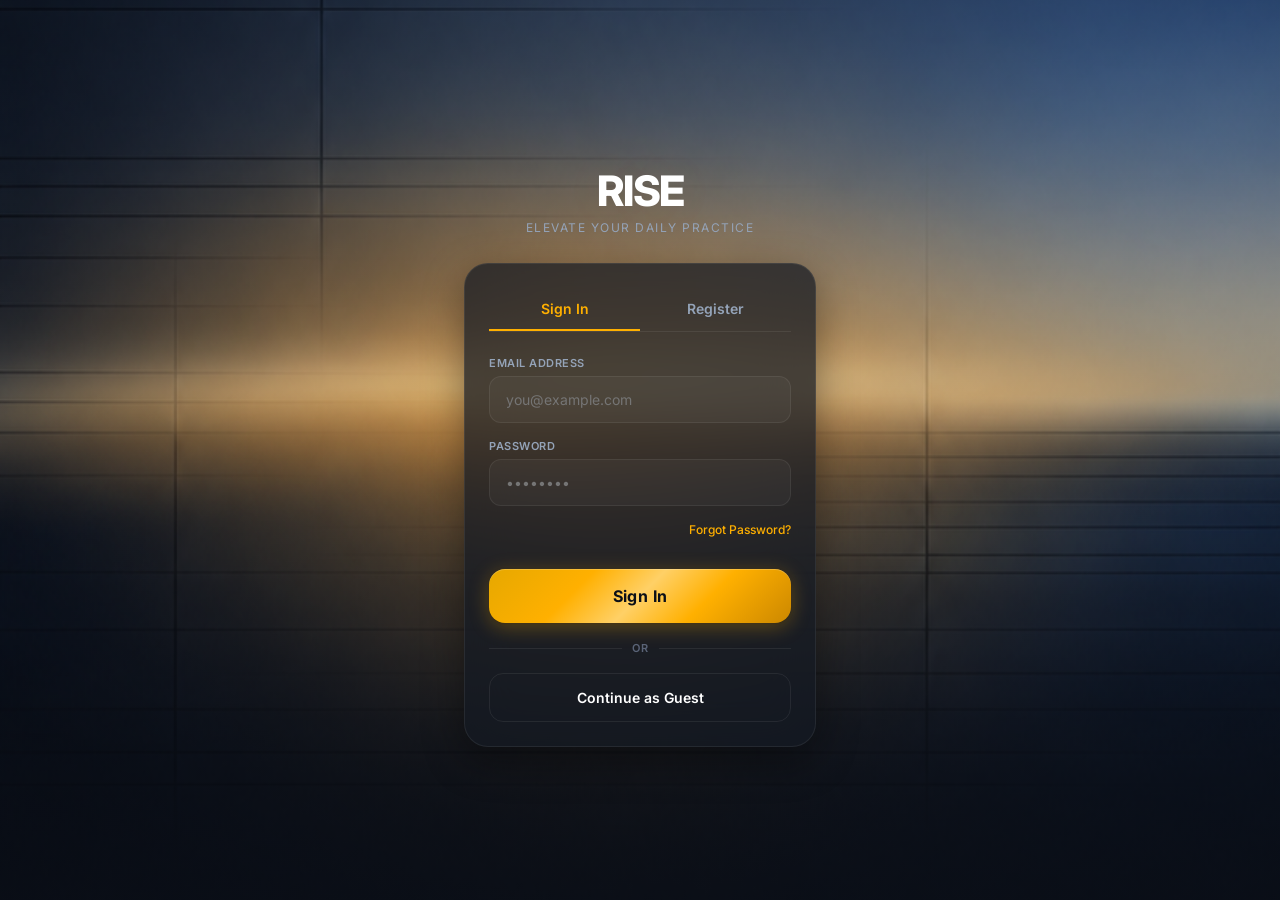
==== index.html @ 7bf6a614 "Initial release 🚀" ====
<!DOCTYPE html>
<html lang="en">
<head>
  <meta charset="UTF-8">
  <meta name="viewport" content="width=device-width, initial-scale=1.0, maximum-scale=1.0, user-scalable=no">
  <title>RISE — Surya Namaskar</title>
  <meta name="description" content="RISE: An immersive wellness experience that gamifies Surya Namaskar.">
  <meta name="theme-color" content="#0B0F17">
  <link rel="preconnect" href="https://fonts.googleapis.com">
  <link rel="preconnect" href="https://fonts.gstatic.com" crossorigin>
  <link href="https://fonts.googleapis.com/css2?family=Inter:wght@300;400;500;600;700;800&display=swap" rel="stylesheet">
  <link rel="stylesheet" href="styles.css">
</head>
<body>
  <!-- ===== BACKGROUNDS ===== -->
  <div class="bg-layer" id="homeBg"></div>
  <div class="bg-layer" id="workoutBg"></div>
  <div class="bg-overlay"></div>

  <!-- ===== AUTHENTICATION SCREEN ===== -->
  <div class="screen screen--auth active" id="authScreen">
    <div class="screen-inner screen-inner--center">
      <div class="auth-header">
        <h2 class="auth-brand">RISE</h2>
        <p class="auth-subtitle">Elevate Your Daily Practice</p>
      </div>

      <div class="auth-card">
        <div class="auth-tabs">
          <button class="auth-tab active" id="tabLogin">Sign In</button>
          <button class="auth-tab" id="tabSignup">Register</button>
        </div>

        <!-- Login Form -->
        <div class="auth-form" id="loginForm">
          <div class="input-group">
            <label for="loginEmail">Email Address</label>
            <input type="email" id="loginEmail" placeholder="you@example.com">
          </div>
          <div class="input-group">
            <label for="loginPassword">Password</label>
            <input type="password" id="loginPassword" placeholder="••••••••">
          </div>
          <div class="auth-links">
            <a href="#" id="showForgotLink">Forgot Password?</a>
          </div>
          <button class="btn-start" id="loginFormSubmit" style="margin-top: 16px;">Sign In</button>
        </div>

        <!-- Signup Form -->
        <div class="auth-form hidden" id="signupForm">
          <div class="input-group">
            <label for="signupName">Full Name</label>
            <input type="text" id="signupName" placeholder="Your Name">
          </div>
          <div class="input-group">
            <label for="signupEmail">Email Address</label>
            <input type="email" id="signupEmail" placeholder="you@example.com">
          </div>
          <div class="input-group">
            <label for="signupPassword">Password (6+ chars)</label>
            <input type="password" id="signupPassword" placeholder="••••••••">
          </div>
          <button class="btn-start" id="signupFormSubmit" style="margin-top: 20px;">Sign Up</button>
        </div>

        <!-- Forgot Form -->
        <div class="auth-form hidden" id="forgotForm">
          <p class="auth-help-text">Enter your email and we'll send you a link to reset your password.</p>
          <div class="input-group">
            <label for="forgotEmail">Email Address</label>
            <input type="email" id="forgotEmail" placeholder="you@example.com">
          </div>
          <button class="btn-start" id="forgotFormSubmit" style="margin-top: 16px;">Send Reset Link</button>
          <div class="auth-links" style="justify-content: center; margin-top: 16px;">
            <a href="#" id="backToLoginLink">Back to Sign In</a>
          </div>
        </div>

        <div class="auth-divider">
          <span>or</span>
        </div>

        <button class="btn-guest" id="guestLoginBtn">Continue as Guest</button>
      </div>
    </div>
  </div>

  <!-- ===== HOME SCREEN ===== -->
  <div class="screen screen--home" id="homeScreen">
    <div class="screen-inner">
      <section class="hero">
        <p class="hero__greeting" id="greeting">Good Morning</p>
        <h1 class="hero__brand">RISE</h1>
      </section>

      <!-- TODAY'S GOAL CARD -->
      <div class="today-goal-card" id="homeGoalCard">
        <!-- Row 1: Icon + Title + XP badge -->
        <div class="tgc-header">
          <div class="tgc-icon-wrap">
            <svg width="16" height="16" viewBox="0 0 24 24" fill="none" stroke="#FFB000" stroke-width="2.2" stroke-linecap="round" stroke-linejoin="round"><circle cx="12" cy="12" r="10"/><polyline points="12 6 12 12 16 14"/></svg>
          </div>
          <div class="tgc-title-block">
            <span class="tgc-eyebrow">Today's Goal</span>
            <span class="tgc-title" id="homeGoalTitle">3 Sets</span>
          </div>
          <span class="tgc-xp-badge" id="homeGoalXpEstimate">+150 XP</span>
        </div>

        <!-- Row 2: Progress fraction + streak -->
        <div class="tgc-meta">
          <span class="tgc-progress-text" id="homeGoalProgressText">🎯 0 / 3 Sets</span>
          <span class="tgc-streak" id="homeStreakTag">🔥 <span id="homeStreakVal">0</span> day streak</span>
        </div>

        <!-- Row 3: Animated progress bar -->
        <div class="tgc-bar-track">
          <div class="tgc-bar-fill" id="homeGoalProgressFill"></div>
        </div>

        <!-- Row 4: Reward label -->
        <p class="tgc-reward-label" id="homeGoalRewardLabel">Complete your goal to earn a +20 XP bonus</p>
      </div>
      
      <!-- QUICK START & CONTINUE BUTTONS -->
      <div style="display: grid; grid-template-columns: 1fr 1fr; gap: 10px; margin-bottom: 12px;">
        <button class="btn-secondary" id="quickStartBtn">
          <svg width="14" height="14" viewBox="0 0 24 24" fill="currentColor" style="opacity:0.8"><polygon points="5 3 19 12 5 21"/></svg>
          Quick Start
        </button>
        <button class="btn-secondary" id="continueLastBtn">
          <svg width="14" height="14" viewBox="0 0 24 24" fill="none" stroke="currentColor" stroke-width="2" stroke-linecap="round" stroke-linejoin="round" style="opacity:0.8"><polyline points="1 4 1 10 7 10"/><path d="M3.51 15a9 9 0 1 0 .49-4"/></svg>
          Resume Last
        </button>
      </div>

      <!-- SESSION CONFIGURATION CARD -->
      <div class="config-card">
        <h3 class="config-card__title">Session Configuration</h3>
        
        <div class="config-items">
          <!-- Stepper: Sets -->
          <div class="config-item">
            <div class="config-item__details">
              <span class="config-item__name">Number of Sets</span>
              <span class="config-item__desc">Target rounds (1 - 50)</span>
            </div>
            <div class="stepper">
              <button class="stepper__btn" id="configSetsMinus" aria-label="Decrease">−</button>
              <span class="stepper__val" id="configSetsVal">3</span>
              <button class="stepper__btn" id="configSetsPlus" aria-label="Increase">+</button>
            </div>
          </div>

          <!-- Stepper: Seconds per pose -->
          <div class="config-item">
            <div class="config-item__details">
              <span class="config-item__name">Seconds Per Pose</span>
              <span class="config-item__desc">Pose hold duration (5 - 60s)</span>
            </div>
            <div class="stepper">
              <button class="stepper__btn" id="configSecMinus" aria-label="Decrease">−</button>
              <span class="stepper__val" id="configSecVal">8</span>
              <button class="stepper__btn" id="configSecPlus" aria-label="Increase">+</button>
            </div>
          </div>

          <!-- Stepper: Rest Between Sets -->
          <div class="config-item">
            <div class="config-item__details">
              <span class="config-item__name">Rest Between Sets</span>
              <span class="config-item__desc">Breathing rest (0 - 120s)</span>
            </div>
            <div class="stepper">
              <button class="stepper__btn" id="configRestMinus" aria-label="Decrease">−</button>
              <span class="stepper__val" id="configRestVal">15s</span>
              <button class="stepper__btn" id="configRestPlus" aria-label="Increase">+</button>
            </div>
          </div>

          <!-- Stepper: Countdown Before Start -->
          <div class="config-item">
            <div class="config-item__details">
              <span class="config-item__name">Countdown Before Start</span>
              <span class="config-item__desc">Get ready timer (3 - 10s)</span>
            </div>
            <div class="stepper">
              <button class="stepper__btn" id="configCdMinus" aria-label="Decrease">−</button>
              <span class="stepper__val" id="configCdVal">5s</span>
              <button class="stepper__btn" id="configCdPlus" aria-label="Increase">+</button>
            </div>
          </div>
        </div>

        <!-- Live Summary -->
        <div class="config-summary">
          <div class="summary-col">
            <span class="summary-val" id="summaryPoses">36</span>
            <span class="summary-lbl">Total Poses</span>
          </div>
          <div class="summary-col">
            <span class="summary-val" id="summaryDuration">~5m</span>
            <span class="summary-lbl">Est. Time</span>
          </div>
          <div class="summary-col">
            <span class="summary-val" id="summaryRest">30s</span>
            <span class="summary-lbl">Total Rest</span>
          </div>
          <div class="summary-col">
            <span class="summary-val" id="summaryCalories">151</span>
            <span class="summary-lbl">Est. Calories</span>
          </div>
        </div>
      </div>
      
      <button class="btn-start" id="startConfigBtn" style="margin-top: 10px; margin-bottom: 16px; flex-shrink: 0;">Start Custom Session</button>

      <!-- RECENT ACTIVITY SECTION -->
      <div class="home-section-header" style="margin-top: 8px; margin-bottom: 8px;">
        <h3>Recent Activity</h3>
      </div>
      <div class="recent-activity-container" id="recentActivityList" style="margin-bottom: 90px;">
        <!-- Recent logs will be rendered here -->
      </div>
    </div>
  </div>

  <!-- ===== WORKOUT SCREEN ===== -->
  <div class="screen screen--workout" id="workoutScreen">
    <div class="screen-inner">
      <!-- Countdown overlay -->
      <div class="countdown-overlay" id="workoutCountdownOverlay">
        <div class="countdown-circle">
          <span class="countdown-num" id="workoutCountdownNumber">5</span>
        </div>
        <p class="countdown-tip">Prepare for Pranamasana...</p>
      </div>

      <!-- Rest Overlay Between Sets -->
      <div class="rest-overlay" id="workoutRestOverlay">
        <h2 class="rest-title">Set Completed!</h2>
        <p class="rest-subtitle">Relax and focus on your breath</p>
        
        <div class="rest-circle-wrap">
          <svg class="rest-svg" viewBox="0 0 120 120">
            <circle cx="60" cy="60" r="50" fill="none" stroke="rgba(255,255,255,0.05)" stroke-width="6"/>
            <circle class="rest-circle-prog" id="restRingCircle" cx="60" cy="60" r="50" fill="none" stroke="#FFB000" stroke-width="6" stroke-linecap="round" stroke-dasharray="314.16" stroke-dashoffset="0" transform="rotate(-90 60 60)"/>
          </svg>
          <div class="rest-time-center">
            <span class="rest-seconds" id="restTimerCount">15</span>
            <span class="rest-label">seconds</span>
          </div>
        </div>
        
        <p class="rest-next-label" id="restNextSetLabel">Next Set Starting In...</p>
        
        <div style="display: flex; gap: 12px; margin-top: 32px; width: 80%;">
          <button class="btn-secondary" id="skipRestBtn" style="border-radius: 100px; padding: 12px 24px;">Skip Rest</button>
          <button class="btn-start" id="continueRestBtn" style="border-radius: 100px; padding: 12px 24px; box-shadow: none;">Continue</button>
        </div>
      </div>

      <!-- Normal Workout Interface -->
      <header class="wo-header">
        <button class="wo-header__btn" id="woClose" aria-label="Close">
          <svg width="18" height="18" viewBox="0 0 24 24" fill="none" stroke="currentColor" stroke-width="2" stroke-linecap="round"><line x1="18" y1="6" x2="6" y2="18"/><line x1="6" y1="6" x2="18" y2="18"/></svg>
        </button>
        <div class="wo-progress-bar"><div class="wo-progress-fill" id="woProgressFill"></div></div>
        <button class="wo-header__btn" id="woBell" style="pointer-events: none; opacity: 0.3;" aria-label="Sound">
          <svg width="18" height="18" viewBox="0 0 24 24" fill="none" stroke="currentColor" stroke-width="2" stroke-linecap="round"><path d="M18 8A6 6 0 0 0 6 8c0 7-3 9-3 9h18s-3-2-3-9"/><path d="M13.73 21a2 2 0 0 1-3.46 0"/></svg>
        </button>
      </header>
      
      <div class="timer-area">
        <div class="timer-ring-wrap">
          <svg class="timer-svg" viewBox="0 0 220 220">
            <defs>
              <linearGradient id="ringGrad" x1="0%" y1="0%" x2="100%" y2="100%">
                <stop offset="0%" stop-color="#D4AF37"/>
                <stop offset="25%" stop-color="#FFF2CD"/>
                <stop offset="50%" stop-color="#AA771C"/>
                <stop offset="75%" stop-color="#FBF5B7"/>
                <stop offset="100%" stop-color="#8A5A19"/>
              </linearGradient>
              <filter id="ringGlow" x="-20%" y="-20%" width="140%" height="140%">
                <feDropShadow dx="0" dy="4" stdDeviation="8" flood-color="#D4AF37" flood-opacity="0.5"/>
              </filter>
            </defs>
            <circle cx="110" cy="110" r="98" fill="none" stroke="rgba(255,255,255,0.04)" stroke-width="10"/>
            <circle class="timer-ring-prog" id="timerRing" cx="110" cy="110" r="98" fill="none" stroke="url(#ringGrad)" stroke-width="10" stroke-linecap="round" stroke-dasharray="615.75" stroke-dashoffset="0" transform="rotate(-90 110 110)" filter="url(#ringGlow)"/>
          </svg>
          <div class="timer-center">
            <div class="timer-set" id="timerSet">Set 1</div>
            <div class="timer-count" id="timerCount">008</div>
            <div class="timer-rep" id="timerRep">1 / 12 Poses</div>
          </div>
        </div>
      </div>
      
      <!-- Pose Image from assets -->
      <div class="pose-visual" id="poseVisual">
        <img id="poseImage" src="assets/poses/pose-01-pranamasana.png.png" alt="Yoga Pose">
      </div>

      <!-- Next Pose Premium Card -->
      <div class="wo-next-pose-card" id="woNextPosePreview">
        <span class="wo-next-pose-label">Next</span>
        <svg width="10" height="10" viewBox="0 0 24 24" fill="none" stroke="rgba(255,176,0,0.5)" stroke-width="2.5" stroke-linecap="round"><polyline points="9 18 15 12 9 6"/></svg>
        <span class="wo-next-pose-name" id="woNextPoseName">Hasta Uttanasana</span>
      </div>
      
      <div class="wo-info-row">
        <div class="wo-info-col" style="flex: 2;">
          <div class="wo-info-col__label">Pose Name</div>
          <div class="wo-info-col__val" id="woPoseName">Pranamasana</div>
          <div class="wo-info-col__sub" id="woSanskritName">प्रणामासन (Prayer Pose)</div>
        </div>
        <div class="wo-info-col">
          <div class="wo-info-col__label">Current Step</div>
          <div class="wo-info-col__val" id="woStep">1 of 12</div>
        </div>
        <div class="wo-info-col">
          <div class="wo-info-col__label">Overall</div>
          <div class="wo-info-col__val" id="woProgress">1/1 Sets</div>
        </div>
      </div>
      
      <div class="wo-controls">
        <button class="wo-ctrl wo-ctrl--sm" id="woPrev" aria-label="Previous"><svg width="18" height="18" viewBox="0 0 24 24" fill="none" stroke="currentColor" stroke-width="2" stroke-linecap="round"><polyline points="15 18 9 12 15 6"/></svg></button>
        <button class="wo-ctrl wo-ctrl--lg" id="woPlayPause" aria-label="Play/Pause">
          <svg id="icoPlay" width="22" height="22" viewBox="0 0 24 24" fill="currentColor"><polygon points="5 3 19 12 5 21"/></svg>
          <svg id="icoPause" width="22" height="22" viewBox="0 0 24 24" fill="currentColor" style="display:none"><rect x="6" y="4" width="4" height="16"/><rect x="14" y="4" width="4" height="16"/></svg>
        </button>
        <button class="wo-ctrl wo-ctrl--sm" id="woMore" aria-label="More"><svg width="18" height="18" viewBox="0 0 24 24" fill="none" stroke="currentColor" stroke-width="2" stroke-linecap="round"><polyline points="9 18 15 12 9 6"/></svg></button>
      </div>
    </div>
  </div>

  <!-- ===== STATISTICS SCREEN ===== -->
  <div class="screen screen--stats" id="statsScreen">
    <div class="screen-inner">
      <section class="section-title">
        <h2 class="sub-screen-header">Performance Analytics</h2>
      </section>

      <!-- Consistency Widgets Grid -->
      <div class="stats-summary-grid">
        <div class="stats-card">
          <span class="stats-card-lbl">Consistency</span>
          <span class="stats-card-val" id="statsConsistency">0%</span>
        </div>
        <div class="stats-card">
          <span class="stats-card-lbl">Total Sessions</span>
          <span class="stats-card-val" id="statsTotalSessions">0</span>
        </div>
        <div class="stats-card">
          <span class="stats-card-lbl">Practice Time</span>
          <span class="stats-card-val" id="statsTotalPractice">0m</span>
        </div>
        <div class="stats-card">
          <span class="stats-card-lbl">Avg Duration</span>
          <span class="stats-card-val" id="statsAvgDuration">0m</span>
        </div>
      </div>

      <!-- Streaks Card -->
      <div class="stats-streaks-card">
        <div class="streak-data-item">
          <span class="s-label">Current Streak</span>
          <span class="s-value" id="statsCurrentStreak">0</span>
        </div>
        <div class="streak-divider"></div>
        <div class="streak-data-item">
          <span class="s-label">Longest Streak</span>
          <span class="s-value" id="statsLongestStreak">0</span>
        </div>
        <div class="streak-divider"></div>
        <div class="streak-data-item">
          <span class="s-label">Perfect Weeks</span>
          <span class="s-value" id="statsPerfectWeeks">0</span>
        </div>
      </div>

      <!-- Chart: Weekly Activity -->
      <div class="chart-wrapper">
        <h3 class="chart-title">Weekly Activity (Practice Minutes)</h3>
        <div class="chart-container" id="statsWeeklyChart"></div>
      </div>

      <!-- Chart: Monthly Activity -->
      <div class="chart-wrapper">
        <h3 class="chart-title">Monthly Activity (Completed Sets)</h3>
        <div class="chart-container" id="statsMonthlyChart"></div>
      </div>

      <!-- Contribution Calendar -->
      <div class="chart-wrapper">
        <h3 class="chart-title">Activity Map (GitHub Style)</h3>
        <p class="chart-desc">Completed workouts colored in shades of gold</p>
        <div class="calendar-wrapper" id="statsCalendarContainer"></div>
      </div>

      <!-- Detailed Metrics Row -->
      <div class="detail-row-stats">
        <div class="detail-stat-box">
          <span class="d-val" id="statsTotalCalories">0 kcal</span>
          <span class="d-lbl">Energy Burnt</span>
        </div>
        <div class="detail-stat-box">
          <span class="d-val" id="statsAvgSets">0.0</span>
          <span class="d-lbl">Avg Sets / Session</span>
        </div>
      </div>

      <!-- History Log List -->
      <div class="history-list-header">
        <h3>Workout History</h3>
      </div>
      <div class="history-list" id="statsHistoryList" style="margin-bottom: 80px;">
        <!-- Workout logs will render here -->
      </div>
    </div>
  </div>

  <!-- ===== ACHIEVEMENTS SCREEN ===== -->
  <div class="screen screen--achievements" id="achievementsScreen">
    <div class="screen-inner">
      <section class="section-title">
        <h2 class="sub-screen-header">Milestones & Badges</h2>
      </section>

      <div class="achievements-grid" id="achievementsGrid" style="margin-bottom: 80px;">
        <!-- Achievement Badges will be generated in JS -->
      </div>
    </div>
  </div>

  <!-- ===== PROFILE SCREEN ===== -->
  <div class="screen screen--profile" id="profileScreen">
    <div class="screen-inner">
      <section class="profile-header">
        <div class="avatar-wrap">
          <div class="profile-avatar" id="profileAvatar">🧘</div>
        </div>
        <h2 class="profile-name" id="profileName">Guest Yogi</h2>
        <span class="profile-email" id="profileEmail">guest_yogi@rise.app</span>
      </section>

      <!-- Level Progress Card -->
      <div class="level-card">
        <div style="display: flex; justify-content: space-between; align-items: baseline;">
          <span class="level-lbl">Current Level</span>
          <span class="level-val" id="profileLevel">Beginner</span>
        </div>
        <div class="wo-progress-bar" style="margin-top: 10px; height: 8px; background: rgba(255,255,255,0.05);">
          <div class="wo-progress-fill" id="profileXpProgress" style="width: 0%;"></div>
        </div>
        <div style="display: flex; justify-content: space-between; align-items: baseline; margin-top: 8px;">
          <span class="level-xp-progress" id="profileXpLabel">0 XP to next level</span>
          <span class="level-xp-value" id="profileLevelInfo">0 XP</span>
        </div>
        <span class="profile-email" id="profileLevelSub" style="margin-top: 4px; display: block; font-size: 11px;">0 XP total</span>
      </div>

      <!-- Streaks Card -->
      <div class="profile-streaks">
        <div class="p-streak-item">
          <span class="p-streak-val" id="profileCurrentStreak">0</span>
          <span class="p-streak-lbl" id="profileStreakText">days streak</span>
        </div>
        <div class="p-streak-divider"></div>
        <div class="p-streak-item">
          <span class="p-streak-val" id="profileLongestStreak">0</span>
          <span class="p-streak-lbl">longest streak</span>
        </div>
        <div class="p-streak-divider"></div>
        <div class="p-streak-item">
          <span class="p-streak-val" id="profileTotalSessions">0</span>
          <span class="p-streak-lbl">sessions</span>
        </div>
        <div class="p-streak-divider"></div>
        <div class="p-streak-item">
          <span class="p-streak-val" id="profilePracticeTime">0m</span>
          <span class="p-streak-lbl">practiced</span>
        </div>
      </div>

      <!-- Settings Cards -->
      <div class="settings-card">
        <h3 class="settings-title">Practice Settings</h3>
        
        <div class="settings-items">
          <div class="settings-item">
            <span>Meditation Music</span>
            <label class="switch">
              <input type="checkbox" id="settingsMusic" checked>
              <span class="slider"></span>
            </label>
          </div>

          <div class="settings-item">
            <span>Voice Guidance</span>
            <label class="switch">
              <input type="checkbox" id="settingsVoice" checked>
              <span class="slider"></span>
            </label>
          </div>

          <div class="settings-item">
            <span>Haptic Feedback</span>
            <label class="switch">
              <input type="checkbox" id="settingsHaptics" checked>
              <span class="slider"></span>
            </label>
          </div>

          <div class="settings-item">
            <span>Auto Pause (Tab Hidden)</span>
            <label class="switch">
              <input type="checkbox" id="settingsAutoPause" checked>
              <span class="slider"></span>
            </label>
          </div>

          <div class="settings-item select-item">
            <span>Reminder Notification</span>
            <input type="time" id="settingsReminder" class="settings-input-time" value="08:00">
          </div>

          <div class="settings-item select-item">
            <span>Language</span>
            <select id="settingsLanguage" class="settings-select">
              <option value="en">English</option>
              <option value="hi">हिन्दी</option>
              <option value="es">Español</option>
            </select>
          </div>
        </div>
      </div>

      <!-- General Info Card -->
      <div class="settings-card" style="margin-top: 16px;">
        <h3 class="settings-title">General</h3>
        <div class="settings-items">
          <button class="settings-btn-link" id="aboutBtn">About RISE</button>
          <button class="settings-btn-link" id="privacyBtn">Privacy Policy</button>
        </div>
      </div>

      <!-- Log out -->
      <button class="btn-secondary" id="settingsLogoutBtn" style="margin-top: 24px; margin-bottom: 100px; color: #ff5959; border-color: rgba(255,89,89,0.2);">Sign Out</button>
    </div>
  </div>

  <!-- ===== COMPLETE SCREEN ===== -->
  <div class="screen screen--complete" id="completeScreen">
    <div class="screen-inner screen-inner--center">
      <div class="done-icon" style="margin-bottom: 16px;">
        <svg width="56" height="56" viewBox="0 0 24 24" fill="none" stroke="#FFB000" stroke-width="1.5" stroke-linecap="round"><circle cx="12" cy="12" r="10"/><path d="M8 12l3 3 5-5"/></svg>
      </div>
      <h2 class="done-title">Session Complete</h2>
      <p class="done-sub" id="doneSub" style="margin-bottom: 24px;">Namaste. Excellent practice today.</p>
      
      <!-- Premium Completion Metric Grid -->
      <div class="done-stats-grid">
        <div class="done-grid-item">
          <div class="done-grid-val" id="completeSets">1</div>
          <div class="done-grid-lbl">Sets</div>
        </div>
        <div class="done-grid-item">
          <div class="done-grid-val" id="completePoses">12</div>
          <div class="done-grid-lbl">Poses</div>
        </div>
        <div class="done-grid-item">
          <div class="done-grid-val" id="completeDuration">02:15</div>
          <div class="done-grid-lbl">Duration</div>
        </div>
        <div class="done-grid-item">
          <div class="done-grid-val" id="completeCalories">50</div>
          <div class="done-grid-lbl">Calories</div>
        </div>
        <div class="done-grid-item" style="grid-column: span 2;">
          <div class="done-grid-val" id="completeXp" style="color: #FFB000;">+50 XP</div>
          <div class="done-grid-lbl">XP Earned</div>
        </div>
        <div class="done-grid-item">
          <div class="done-grid-val" id="completeCurrentStreak">2</div>
          <div class="done-grid-lbl">Streak</div>
        </div>
        <div class="done-grid-item">
          <div class="done-grid-val" id="completeLongestStreak">5</div>
          <div class="done-grid-lbl">Longest</div>
        </div>
      </div>

      <!-- Achievement Unlocked Banner -->
      <div class="badge-unlock-banner" id="completeAchievementsUnlock">Unlocked a new Badge!</div>

      <button class="btn-start" id="doneBtn" style="margin-top: 16px;">Back to Home</button>
    </div>
  </div>

  <!-- ===== BOTTOM NAVIGATION ===== -->
  <nav class="bottom-nav hidden" id="bottomNav">
    <button class="nav-item active" id="navHomeBtn">
      <svg width="20" height="20" viewBox="0 0 24 24" fill="none" stroke="currentColor" stroke-width="2" stroke-linecap="round" stroke-linejoin="round"><path d="m3 9 9-7 9 7v11a2 2 0 0 1-2 2H5a2 2 0 0 1-2-2z"/><polyline points="9 22 9 12 15 12 15 22"/></svg>
      <span>Home</span>
    </button>
    <button class="nav-item" id="navStatsBtn">
      <svg width="20" height="20" viewBox="0 0 24 24" fill="none" stroke="currentColor" stroke-width="2" stroke-linecap="round" stroke-linejoin="round"><line x1="18" y1="20" x2="18" y2="10"/><line x1="12" y1="20" x2="12" y2="4"/><line x1="6" y1="20" x2="6" y2="14"/></svg>
      <span>Stats</span>
    </button>
    <button class="nav-item" id="navAchievementsBtn">
      <svg width="20" height="20" viewBox="0 0 24 24" fill="none" stroke="currentColor" stroke-width="2" stroke-linecap="round" stroke-linejoin="round"><path d="M6 9H4.5a2.5 2.5 0 0 1 0-5H6M18 9h1.5a2.5 2.5 0 0 0 0-5H18M4 22h16M10 14.66V17c0 .55-.45 1-1 1H4v2h16v-2h-5c-.55 0-1-.45-1-1v-2.34M12 2a4 4 0 0 1 4 4v5a4 4 0 0 1-8 0V6a4 4 0 0 1 4-4z"/></svg>
      <span>Badges</span>
    </button>
    <button class="nav-item" id="navProfileBtn">
      <svg width="20" height="20" viewBox="0 0 24 24" fill="none" stroke="currentColor" stroke-width="2" stroke-linecap="round" stroke-linejoin="round"><path d="M20 21v-2a4 4 0 0 0-4-4H8a4 4 0 0 0-4 4v2"/><circle cx="12" cy="7" r="4"/></svg>
      <span>Profile</span>
    </button>
  </nav>

  <!-- ===== APPLICATION SCRIPTS ===== -->
  <script src="js/storage.js"></script>
  <script src="js/auth.js"></script>
  <script src="js/audio.js"></script>
  <script src="js/stats.js"></script>
  <script src="js/workout.js"></script>
  <script src="js/ui.js"></script>
  <script src="app.js"></script>
</body>
</html>
---- styles.css ----
/* ==========================================================
   RISE — Premium Design System
   ========================================================== */
:root {
  --bg: #0B0F17;
  --surface: #161B22;
  --surface2: #1a1f2e;
  --accent: #FFB000;
  --accent-dark: #CC8800;
  --accent-dim: rgba(255,176,0,0.12);
  --text: #FFFFFF;
  --text2: #94A3B8;
  --text3: #5a6478;
  --glass: rgba(20,25,35,0.72);
  --glass-border: rgba(255,255,255,0.07);
  --font-body: 'Inter', -apple-system, sans-serif;
}

*, *::before, *::after { box-sizing: border-box; margin: 0; padding: 0; }

html, body {
  height: 100%;
  -webkit-font-smoothing: antialiased;
  -moz-osx-font-smoothing: grayscale;
  -webkit-tap-highlight-color: transparent;
}

body {
  font-family: var(--font-body);
  background: var(--bg);
  color: var(--text);
  overflow-x: hidden;
}

/* --- Backgrounds from Assets --- */
.bg-layer {
  position: fixed;
  inset: 0;
  width: 100vw;
  height: 100vh;
  background-size: cover;
  background-position: center;
  background-repeat: no-repeat;
  z-index: 0;
  opacity: 0;
  transition: opacity 0.8s ease;
  pointer-events: none;
}

#homeBg {
  background-image: url('assets/backgrounds/home-bg.png');
}

#workoutBg {
  background-image: url('assets/backgrounds/workout-bg.png');
}

/* Subtle dark gradient overlay for readability if needed */
.bg-overlay {
  position: fixed;
  inset: 0;
  background: linear-gradient(to top, rgba(11, 15, 23, 0.7) 0%, rgba(11, 15, 23, 0.1) 40%, rgba(11, 15, 23, 0.3) 100%);
  z-index: 0;
  pointer-events: none;
}

/* ==========================================================
   SCREENS
   ========================================================== */
.screen {
  position: fixed; inset: 0;
  z-index: 1;
  display: flex;
  justify-content: center;
  opacity: 0; visibility: hidden;
  transform: translateY(12px) scale(0.99);
  transition: opacity 0.5s ease, transform 0.5s ease, visibility 0.5s;
  overflow-y: auto;
  overflow-x: hidden;
}
.screen.active {
  opacity: 1; visibility: visible;
  transform: translateY(0) scale(1);
}

.screen-inner {
  width: 100%; max-width: 400px;
  /* Safe-area top/bottom on every scrollable screen */
  padding: max(44px, env(safe-area-inset-top, 44px)) 24px
           calc(80px + env(safe-area-inset-bottom, 0px)) 24px;
  display: flex;
  flex-direction: column;
  position: relative;
  z-index: 1;
  min-height: 100%;
}
.screen-inner--center {
  justify-content: center;
  align-items: center;
  /* Completion / auth screens: less aggressive bottom padding */
  padding-bottom: max(32px, env(safe-area-inset-bottom, 32px));
}

/* Workout screen: fixed height, no scroll, space-between layout */
.screen--workout .screen-inner {
  height: 100dvh;
  min-height: 100dvh;
  /* safe-area top + comfortable header room */
  padding-top: max(40px, env(safe-area-inset-top, 40px));
  padding-left: 20px;
  padding-right: 20px;
  /* Controls always above home indicator */
  padding-bottom: max(16px, env(safe-area-inset-bottom, 16px));
  justify-content: space-between;
  overflow: hidden;
}

/* ==========================================================
   HOME — Hero
   ========================================================== */
.hero { margin-bottom: 0; margin-top: 16px; }

.hero__greeting {
  font-family: var(--font-body);
  font-size: 26px;
  font-weight: 300;
  color: rgba(255,255,255,0.9);
  line-height: 1.15;
  letter-spacing: 0.5px;
  margin-bottom: 2px;
}

.hero__brand {
  font-family: var(--font-body);
  font-size: 64px;
  font-weight: 800;
  letter-spacing: -2.5px;
  line-height: 0.95;
  color: var(--text);
  text-shadow: 0 0 60px rgba(255,176,0,0.08);
}

/* ==========================================================
   HOME — Challenge Card
   ========================================================== */
.challenge-card {
  display: flex;
  align-items: center;
  gap: 14px;
  background: var(--glass);
  backdrop-filter: blur(24px);
  -webkit-backdrop-filter: blur(24px);
  border: 1px solid var(--glass-border);
  border-radius: 16px;
  padding: 14px 16px;
  margin-bottom: 12px;
  position: relative;
  overflow: hidden;
  margin-top: 12px;
}
.challenge-card::after {
  content: '';
  position: absolute; top: 0; left: 0; right: 0;
  height: 1px;
  background: linear-gradient(90deg, transparent 0%, rgba(255,255,255,0.08) 50%, transparent 100%);
}

.challenge-card__icon {
  width: 40px; height: 40px;
  background: rgba(94,234,212,0.1);
  border-radius: 12px;
  display: flex; align-items: center; justify-content: center;
  flex-shrink: 0;
}

.challenge-card__label {
  font-size: 11px;
  font-weight: 600;
  letter-spacing: 1.5px;
  text-transform: uppercase;
  color: var(--text2);
  margin-bottom: 3px;
}

.challenge-card__value {
  font-family: var(--font-body);
  font-size: 18px;
  font-weight: 700;
  color: var(--text);
}

/* ==========================================================
   HOME — Stats Row
   ========================================================== */
.stats-row {
  display: flex;
  justify-content: space-between;
  gap: 12px;
  margin-bottom: 28px;
}

.stat-item {
  flex: 1;
  display: flex;
  flex-direction: column;
  align-items: center;
  text-align: center;
  gap: 6px;
  background: rgba(20,25,35,0.4);
  border-radius: 16px;
  padding: 12px 0;
  border: 1px solid var(--glass-border);
  backdrop-filter: blur(12px);
  -webkit-backdrop-filter: blur(12px);
}

.stat-item__icon {
  width: 36px; height: 36px;
  display: flex; align-items: center; justify-content: center;
  margin-bottom: 2px;
}

.stat-item__val {
  font-family: var(--font-body);
  font-size: 18px;
  font-weight: 700;
  color: var(--text);
  font-variant-numeric: tabular-nums;
}

.stat-item__label {
  font-size: 11px;
  color: var(--text2);
  line-height: 1.35;
  font-weight: 500;
}

/* ==========================================================
   HOME — Settings
   ========================================================== */
.home-settings {
  display: flex;
  justify-content: space-between;
  align-items: center;
  margin-bottom: 24px;
  padding: 0 4px;
}

.home-settings__label {
  font-size: 13px;
  color: var(--text2);
  font-weight: 500;
}

.stepper {
  display: flex; align-items: center; gap: 2px;
  background: var(--surface2);
  border-radius: 100px;
  padding: 4px 6px;
  border: 1px solid var(--glass-border);
}

.stepper__btn {
  width: 30px; height: 30px;
  border: none; background: transparent;
  color: var(--text2);
  font-size: 18px; font-weight: 500;
  border-radius: 50%;
  cursor: pointer;
  display: flex; align-items: center; justify-content: center;
  transition: color 0.15s, background 0.15s;
  font-family: var(--font-body);
}
.stepper__btn:hover { color: var(--text); background: rgba(255,255,255,0.05); }
.stepper__btn:active { transform: scale(0.9); }

.stepper__val {
  min-width: 26px;
  text-align: center;
  font-size: 15px; font-weight: 700;
  color: var(--text);
  font-variant-numeric: tabular-nums;
}

/* ==========================================================
   HOME — Start Button (Golden Metallic)
   ========================================================== */
.btn-start {
  width: 100%;
  padding: 17px 24px;
  border: none;
  border-radius: 16px;
  font-family: var(--font-body);
  font-size: 16px;
  font-weight: 700;
  letter-spacing: 0.4px;
  color: #0B0F17;
  cursor: pointer;
  position: relative;
  overflow: hidden;
  background: linear-gradient(135deg, #e6a800 0%, #FFB000 30%, #ffd066 50%, #FFB000 70%, #cc8800 100%);
  box-shadow:
    0 4px 20px rgba(255,176,0,0.3),
    0 1px 3px rgba(0,0,0,0.3),
    inset 0 1px 0 rgba(255,255,255,0.2);
  transition: transform 0.15s ease, box-shadow 0.15s ease;
}
.btn-start::before {
  content: '';
  position: absolute;
  top: 0; left: -100%; width: 60%; height: 100%;
  background: linear-gradient(90deg, transparent, rgba(255,255,255,0.15), transparent);
  transition: left 0.6s ease;
}
.btn-start:hover::before { left: 120%; }
.btn-start:active { transform: scale(0.97); box-shadow: 0 2px 12px rgba(255,176,0,0.25); }

/* ==========================================================
   WORKOUT — Header
   ========================================================== */
.wo-header {
  display: flex; align-items: center; gap: 14px;
  width: 100%;
}

.wo-header__btn {
  width: 36px; height: 36px;
  border: none;
  background: var(--glass);
  backdrop-filter: blur(16px);
  -webkit-backdrop-filter: blur(16px);
  border-radius: 50%;
  color: var(--text2);
  display: flex; align-items: center; justify-content: center;
  cursor: pointer;
  border: 1px solid var(--glass-border);
  transition: color 0.15s;
  flex-shrink: 0;
}
.wo-header__btn:hover { color: var(--text); }

.wo-progress-bar {
  flex: 1; height: 3px;
  background: var(--surface2);
  border-radius: 100px;
  overflow: hidden;
}

.wo-progress-fill {
  height: 100%;
  width: 0%;
  background: linear-gradient(90deg, var(--accent), var(--accent-dark));
  border-radius: 100px;
  transition: width 0.4s ease;
}

/* ==========================================================
   WORKOUT — Timer Ring
   ========================================================== */
.timer-area {
  display: flex; justify-content: center; align-items: center;
  flex-shrink: 0;
}

.timer-ring-wrap {
  position: relative;
  width: 160px; height: 160px;
}

.timer-svg { width: 100%; height: 100%; }

.timer-ring-prog {
  transition: stroke-dashoffset 0.35s linear;
}

.timer-center {
  position: absolute; inset: 0;
  display: flex; flex-direction: column;
  align-items: center; justify-content: center;
}

.timer-set {
  font-size: 11px; font-weight: 600;
  color: var(--text2);
  letter-spacing: 1px;
  text-transform: uppercase;
  margin-bottom: 2px;
}

.timer-count {
  font-family: var(--font-body);
  font-size: 44px; font-weight: 700;
  line-height: 1;
  letter-spacing: -2px;
  font-variant-numeric: tabular-nums;
  color: var(--text);
}

.timer-rep {
  font-size: 11px; font-weight: 500;
  color: var(--text2);
  margin-top: 2px;
}

/* ==========================================================
   WORKOUT — Pose Visual (Image from assets)
   ========================================================== */
.pose-visual {
  width: 100%;
  flex: 1;
  min-height: 0;
  display: flex; align-items: center; justify-content: center;
  position: relative;
  overflow: hidden;
}

.pose-visual img {
  max-height: 100%;
  max-width: 100%;
  width: auto;
  height: auto;
  object-fit: contain;
  transition: opacity 0.25s ease, transform 0.25s ease;
  filter: drop-shadow(0 4px 20px rgba(0,0,0,0.5));
}

/* ==========================================================
   WORKOUT — Next Pose Premium Card
   ========================================================== */
.wo-next-pose-card {
  display: flex;
  align-items: center;
  gap: 8px;
  background: rgba(255,176,0,0.07);
  border: 1px solid rgba(255,176,0,0.15);
  border-radius: 10px;
  padding: 6px 12px;
  flex-shrink: 0;
  align-self: center;
}
.wo-next-pose-label {
  font-size: 9px;
  font-weight: 700;
  text-transform: uppercase;
  letter-spacing: 1px;
  color: var(--accent);
  white-space: nowrap;
}
.wo-next-pose-name {
  font-size: 11px;
  font-weight: 600;
  color: var(--text);
  white-space: nowrap;
  overflow: hidden;
  text-overflow: ellipsis;
  max-width: 160px;
}

/* ==========================================================
   WORKOUT — Info Row
   ========================================================== */
.wo-info-row {
  display: flex;
  justify-content: space-between;
  width: 100%;
  padding: 10px 0;
  border-top: 1px solid var(--glass-border);
  border-bottom: 1px solid var(--glass-border);
  flex-shrink: 0;
}

.wo-info-col {
  flex: 1;
  text-align: center;
}

.wo-info-col__label {
  font-size: 9px;
  font-weight: 600;
  letter-spacing: 1px;
  text-transform: uppercase;
  color: var(--text3);
  margin-bottom: 4px;
}

.wo-info-col__val {
  font-family: var(--font-body);
  font-size: 13px;
  font-weight: 600;
  color: var(--text);
}

.wo-info-col__sub {
  font-size: 9px;
  color: var(--text2);
  margin-top: 2px;
  line-height: 1.3;
}

/* ==========================================================
   WORKOUT — Controls
   ========================================================== */
.wo-controls {
  display: flex;
  align-items: center;
  justify-content: center;
  gap: 28px;
  flex-shrink: 0;
}

.wo-ctrl {
  border: none; border-radius: 50%;
  display: flex; align-items: center; justify-content: center;
  cursor: pointer;
  transition: transform 0.12s ease, background 0.15s;
}
.wo-ctrl:active { transform: scale(0.88); }

.wo-ctrl--sm {
  width: 48px; height: 48px;
  background: rgba(255,255,255,0.04);
  backdrop-filter: blur(24px);
  -webkit-backdrop-filter: blur(24px);
  color: var(--text2);
  border: 1px solid rgba(255,255,255,0.08);
  box-shadow: 0 4px 12px rgba(0,0,0,0.2), inset 0 1px 1px rgba(255,255,255,0.1);
}
.wo-ctrl--sm:hover { color: var(--text); background: rgba(255,255,255,0.08); }

.wo-ctrl--lg {
  width: 68px; height: 68px;
  background: rgba(255,255,255,0.08);
  backdrop-filter: blur(24px);
  -webkit-backdrop-filter: blur(24px);
  color: var(--text);
  border: 1px solid rgba(255,255,255,0.12);
  box-shadow: 0 8px 24px rgba(0,0,0,0.3), inset 0 1px 1px rgba(255,255,255,0.2);
}

/* ==========================================================
   COMPLETE SCREEN
   ========================================================== */
.done-icon {
  width: 80px; height: 80px;
  background: var(--accent-dim);
  border-radius: 50%;
  display: flex; align-items: center; justify-content: center;
  margin-bottom: 24px;
  animation: popIn 0.5s cubic-bezier(0.34,1.56,0.64,1) both;
}
@keyframes popIn { from { transform: scale(0); opacity: 0; } to { transform: scale(1); opacity: 1; } }

.done-title {
  font-family: var(--font-body);
  font-size: 30px; font-weight: 700;
  letter-spacing: -0.5px;
  margin-bottom: 8px;
}
.done-sub {
  font-size: 14px; color: var(--text2); margin-bottom: 36px;
}
.done-stats {
  display: flex; align-items: center; gap: 20px;
  background: var(--glass);
  backdrop-filter: blur(16px);
  -webkit-backdrop-filter: blur(16px);
  border: 1px solid var(--glass-border);
  border-radius: 20px;
  padding: 22px 28px;
  margin-bottom: 36px;
  width: 100%;
  justify-content: center;
}
.done-stat { text-align: center; }
.done-stat__val {
  font-family: var(--font-body);
  font-size: 26px; font-weight: 700;
  color: var(--accent);
  font-variant-numeric: tabular-nums;
}
.done-stat__label {
  font-size: 10px; color: var(--text2);
  text-transform: uppercase; letter-spacing: 1px;
  margin-top: 4px; font-weight: 600;
}
.done-divider {
  width: 1px; height: 36px;
  background: var(--glass-border);
}

/* ==========================================================
   Animations
   ========================================================== */
.screen--home .hero { animation: fadeUp 0.7s 0.1s both ease; }
.screen--home .challenge-card { animation: fadeUp 0.7s 0.2s both ease; }
.screen--home .stats-row { animation: fadeUp 0.7s 0.3s both ease; }
.screen--home .home-settings { animation: fadeUp 0.7s 0.35s both ease; }
.screen--home .btn-start { animation: fadeUp 0.7s 0.4s both ease; }

@keyframes fadeUp {
  from { opacity: 0; transform: translateY(16px); }
  to { opacity: 1; transform: translateY(0); }
}

/* ==========================================================
   Responsive
   ========================================================== */
/* ==========================================================
   Responsive
   ========================================================== */
@media (max-height: 700px) {
  .hero__brand { font-size: 52px; }
  .timer-ring-wrap { width: 140px; height: 140px; }
  .timer-count { font-size: 36px; }
  .challenge-card { margin-top: 8px; }
  .wo-ctrl--lg { width: 58px; height: 58px; }
  .wo-ctrl--sm { width: 42px; height: 42px; }
}

@media (max-height: 580px) {
  .hero__brand { font-size: 44px; }
  .timer-ring-wrap { width: 120px; height: 120px; }
  .timer-count { font-size: 30px; }
}

/* ==========================================================
   RISE — Expanded Premium Component Styles
   ========================================================== */

/* --- Helper Classes --- */
.hidden { display: none !important; }

/* --- Sub-Screen Headers --- */
.sub-screen-header {
  font-family: var(--font-body);
  font-size: 26px;
  font-weight: 700;
  letter-spacing: -0.5px;
  color: var(--text);
  margin-bottom: 20px;
  margin-top: 20px;
  text-shadow: 0 0 40px rgba(255,176,0,0.05);
}

/* --- Bottom Navigation --- */
.bottom-nav {
  position: fixed;
  bottom: 0;
  left: 50%;
  transform: translateX(-50%);
  width: 100%;
  max-width: 400px;
  /* Height grows to accommodate home indicator on iPhones */
  height: calc(60px + env(safe-area-inset-bottom, 0px));
  background: rgba(15, 20, 30, 0.88);
  backdrop-filter: blur(24px);
  -webkit-backdrop-filter: blur(24px);
  border-top: 1px solid var(--glass-border);
  display: flex;
  justify-content: space-around;
  align-items: flex-start;
  padding-top: 8px;
  z-index: 99;
  /* Icons sit above the safe zone */
  padding-bottom: env(safe-area-inset-bottom, 0px);
  box-shadow: 0 -8px 30px rgba(0,0,0,0.3);
  transition: transform 0.4s cubic-bezier(0.16, 1, 0.3, 1), opacity 0.4s ease;
}
.bottom-nav.hidden {
  transform: translate(-50%, 80px);
  opacity: 0;
  pointer-events: none;
}

.nav-item {
  border: none;
  background: transparent;
  color: var(--text2);
  display: flex;
  flex-direction: column;
  align-items: center;
  justify-content: center;
  gap: 5px;
  cursor: pointer;
  width: 60px;
  height: 100%;
  transition: color 0.2s ease, transform 0.15s ease;
  font-family: var(--font-body);
}
.nav-item svg {
  transition: stroke 0.2s ease, transform 0.2s ease;
}
.nav-item span {
  font-size: 10px;
  font-weight: 500;
  letter-spacing: 0.2px;
}
.nav-item:active {
  transform: scale(0.93);
}
.nav-item.active {
  color: var(--accent);
}
.nav-item.active svg {
  stroke: var(--accent);
  transform: translateY(-2px);
}

/* --- Authentication Card --- */
.auth-header {
  text-align: center;
  margin-bottom: 28px;
}
.auth-brand {
  font-size: 42px;
  font-weight: 800;
  letter-spacing: -1.5px;
  color: var(--text);
  text-shadow: 0 0 40px rgba(255,176,0,0.08);
}
.auth-subtitle {
  font-size: 12px;
  color: var(--text2);
  letter-spacing: 1.5px;
  text-transform: uppercase;
  margin-top: 4px;
}

.auth-card {
  width: 100%;
  background: var(--glass);
  backdrop-filter: blur(24px);
  -webkit-backdrop-filter: blur(24px);
  border: 1px solid var(--glass-border);
  border-radius: 24px;
  padding: 24px;
  box-shadow: 0 12px 40px rgba(0,0,0,0.4);
}

.auth-tabs {
  display: flex;
  border-bottom: 1px solid var(--glass-border);
  margin-bottom: 24px;
}
.auth-tab {
  flex: 1;
  background: transparent;
  border: none;
  color: var(--text2);
  font-family: var(--font-body);
  font-size: 14px;
  font-weight: 600;
  padding: 12px 0;
  cursor: pointer;
  transition: color 0.2s, border-bottom 0.2s;
  border-bottom: 2px solid transparent;
}
.auth-tab.active {
  color: var(--accent);
  border-bottom: 2px solid var(--accent);
}

.auth-form {
  display: flex;
  flex-direction: column;
  gap: 16px;
  transition: opacity 0.3s ease;
}

.input-group {
  display: flex;
  flex-direction: column;
  gap: 6px;
}
.input-group label {
  font-size: 11px;
  font-weight: 600;
  letter-spacing: 0.5px;
  color: var(--text2);
  text-transform: uppercase;
}
.input-group input {
  background: rgba(255, 255, 255, 0.03);
  border: 1px solid var(--glass-border);
  border-radius: 12px;
  padding: 14px 16px;
  font-family: var(--font-body);
  color: var(--text);
  font-size: 14px;
  outline: none;
  transition: border-color 0.2s, background 0.2s;
}
.input-group input:focus {
  border-color: var(--accent);
  background: rgba(255, 255, 255, 0.06);
}

.auth-links {
  display: flex;
  justify-content: flex-end;
}
.auth-links a {
  color: var(--accent);
  font-size: 12px;
  text-decoration: none;
  font-weight: 500;
  transition: opacity 0.15s;
}
.auth-links a:hover {
  opacity: 0.8;
}

.auth-help-text {
  font-size: 12px;
  color: var(--text2);
  line-height: 1.5;
  text-align: center;
}

.auth-divider {
  display: flex;
  align-items: center;
  text-align: center;
  color: var(--text3);
  font-size: 11px;
  font-weight: 600;
  text-transform: uppercase;
  margin: 18px 0;
  letter-spacing: 1px;
}
.auth-divider::before, .auth-divider::after {
  content: '';
  flex: 1;
  border-bottom: 1px solid var(--glass-border);
}
.auth-divider span {
  padding: 0 10px;
}

.btn-guest {
  width: 100%;
  padding: 15px 24px;
  background: transparent;
  border: 1px solid var(--glass-border);
  border-radius: 14px;
  color: var(--text);
  font-family: var(--font-body);
  font-size: 14px;
  font-weight: 600;
  cursor: pointer;
  transition: background 0.2s, border-color 0.2s, transform 0.1s;
}
.btn-guest:hover {
  background: rgba(255,255,255,0.03);
  border-color: rgba(255,255,255,0.15);
}
.btn-guest:active {
  transform: scale(0.98);
}

.btn-secondary {
  width: 100%;
  padding: 13px 20px;
  background: rgba(255, 255, 255, 0.03);
  border: 1px solid var(--glass-border);
  border-radius: 14px;
  color: var(--text);
  font-family: var(--font-body);
  font-size: 13px;
  font-weight: 600;
  cursor: pointer;
  transition: background 0.2s, transform 0.1s;
  display: flex;
  align-items: center;
  justify-content: center;
  gap: 8px;
}
.btn-secondary:hover {
  background: rgba(255,255,255,0.06);
}
.btn-secondary:active {
  transform: scale(0.97);
}

/* --- Goal Card & Tags --- */
.goal-xp-tag {
  font-size: 10px;
  font-weight: 700;
  color: #0B0F17;
  background: var(--accent);
  padding: 4px 8px;
  border-radius: 100px;
  text-transform: uppercase;
  letter-spacing: 0.5px;
}

/* --- Today's Goal Card --- */
.today-goal-card {
  background: var(--glass);
  backdrop-filter: blur(24px);
  -webkit-backdrop-filter: blur(24px);
  border: 1px solid var(--glass-border);
  border-radius: 18px;
  padding: 14px 16px;
  margin-top: 12px;
  margin-bottom: 12px;
  display: flex;
  flex-direction: column;
  gap: 10px;
  position: relative;
  overflow: hidden;
}
/* Subtle top-edge shimmer line */
.today-goal-card::before {
  content: '';
  position: absolute;
  top: 0; left: 0; right: 0;
  height: 1px;
  background: linear-gradient(90deg, transparent 0%, rgba(255,176,0,0.25) 50%, transparent 100%);
}

/* Row 1 — Icon + title block + XP badge */
.tgc-header {
  display: flex;
  align-items: center;
  gap: 10px;
}
.tgc-icon-wrap {
  width: 34px;
  height: 34px;
  border-radius: 10px;
  background: rgba(255,176,0,0.12);
  border: 1px solid rgba(255,176,0,0.2);
  display: flex;
  align-items: center;
  justify-content: center;
  flex-shrink: 0;
}
.tgc-title-block {
  display: flex;
  flex-direction: column;
  gap: 1px;
  flex: 1;
  min-width: 0;
}
.tgc-eyebrow {
  font-size: 9px;
  font-weight: 700;
  text-transform: uppercase;
  letter-spacing: 1.2px;
  color: var(--text2);
}
.tgc-title {
  font-size: 15px;
  font-weight: 700;
  color: var(--text);
  letter-spacing: -0.3px;
  white-space: nowrap;
  overflow: hidden;
  text-overflow: ellipsis;
}
.tgc-xp-badge {
  font-size: 10px;
  font-weight: 800;
  color: #0B0F17;
  background: linear-gradient(135deg, #e6a800 0%, #FFB000 50%, #ffd066 100%);
  padding: 4px 9px;
  border-radius: 100px;
  white-space: nowrap;
  flex-shrink: 0;
  letter-spacing: 0.3px;
  box-shadow: 0 2px 8px rgba(255,176,0,0.25);
}

/* Row 2 — progress fraction + streak */
.tgc-meta {
  display: flex;
  justify-content: space-between;
  align-items: center;
}
.tgc-progress-text {
  font-size: 12px;
  font-weight: 600;
  color: var(--text);
}
.tgc-streak {
  font-size: 11px;
  font-weight: 600;
  color: var(--accent);
}

/* Row 3 — Animated progress bar */
.tgc-bar-track {
  width: 100%;
  height: 7px;
  background: rgba(255,255,255,0.06);
  border-radius: 100px;
  overflow: hidden;
}
.tgc-bar-fill {
  height: 100%;
  width: 0%;
  border-radius: 100px;
  background: linear-gradient(90deg, #cc8800, #FFB000, #ffd066);
  box-shadow: 0 0 8px rgba(255,176,0,0.4);
  transition: width 0.6s cubic-bezier(0.34, 1.2, 0.64, 1);
}

/* Row 4 — Reward hint */
.tgc-reward-label {
  font-size: 10px;
  color: var(--text2);
  font-weight: 500;
  margin: 0;
  line-height: 1.4;
}
/* Highlight the XP number inside the reward label */
.tgc-reward-label strong {
  color: var(--accent);
  font-weight: 700;
}
/* Goal achieved state */
.today-goal-card.goal-complete {
  border-color: rgba(255,176,0,0.3);
}
.today-goal-card.goal-complete .tgc-bar-fill {
  background: linear-gradient(90deg, #e6a800, #FFB000);
  box-shadow: 0 0 14px rgba(255,176,0,0.5);
}

/* --- Session Configuration Card --- */
.config-card {
  background: var(--glass);
  backdrop-filter: blur(24px);
  -webkit-backdrop-filter: blur(24px);
  border: 1px solid var(--glass-border);
  border-radius: 20px;
  padding: 14px 16px;
  margin-bottom: 10px;
}
.config-card__title {
  font-size: 13px;
  font-weight: 700;
  letter-spacing: -0.2px;
  margin-bottom: 10px;
  color: var(--text);
}
.config-items {
  display: flex;
  flex-direction: column;
  gap: 10px;
}
.config-item {
  display: flex;
  justify-content: space-between;
  align-items: center;
  min-height: 36px;
}
.config-item__details {
  display: flex;
  flex-direction: column;
  gap: 1px;
}
.config-item__name {
  font-size: 12px;
  font-weight: 600;
  color: var(--text);
}
.config-item__desc {
  font-size: 9px;
  color: var(--text2);
}

.config-summary {
  display: flex;
  justify-content: space-between;
  border-top: 1px solid var(--glass-border);
  margin-top: 12px;
  padding-top: 10px;
  gap: 4px;
}
.summary-col {
  text-align: center;
  flex: 1;
  /* Dividers between columns */
  border-right: 1px solid var(--glass-border);
}
.summary-col:last-child {
  border-right: none;
}
.summary-val {
  font-size: 14px;
  font-weight: 700;
  color: var(--accent);
  display: block;
}
.summary-lbl {
  font-size: 8px;
  font-weight: 600;
  text-transform: uppercase;
  letter-spacing: 0.5px;
  color: var(--text2);
  margin-top: 2px;
  display: block;
}

/* --- Recent Activity --- */
.home-section-header h3 {
  font-size: 14px;
  font-weight: 700;
  color: var(--text);
  letter-spacing: -0.2px;
}
.recent-activity-item {
  display: flex;
  justify-content: space-between;
  align-items: center;
  background: rgba(20, 25, 35, 0.4);
  border: 1px solid var(--glass-border);
  border-radius: 16px;
  padding: 14px 18px;
  margin-bottom: 10px;
  cursor: pointer;
  transition: transform 0.15s, background 0.15s;
}
.recent-activity-item:hover {
  background: rgba(255,255,255,0.02);
  transform: translateY(-2px);
}
.activity-left {
  display: flex;
  flex-direction: column;
  gap: 2px;
}
.activity-sets {
  font-size: 13px;
  font-weight: 700;
  color: var(--text);
}
.activity-date {
  font-size: 10px;
  color: var(--text2);
}
.activity-right {
  text-align: right;
  display: flex;
  flex-direction: column;
  gap: 2px;
}
.activity-cal {
  font-size: 13px;
  font-weight: 700;
  color: var(--accent);
}
.activity-dur {
  font-size: 10px;
  color: var(--text2);
}

/* --- Countdown Overlay --- */
.countdown-overlay {
  position: absolute;
  inset: 0;
  background: rgba(11, 15, 23, 0.94);
  z-index: 10;
  display: flex;
  flex-direction: column;
  align-items: center;
  justify-content: center;
  opacity: 0;
  visibility: hidden;
  transition: opacity 0.4s ease, visibility 0.4s;
}
.countdown-overlay.active {
  opacity: 1;
  visibility: visible;
}
.countdown-circle {
  width: 120px;
  height: 120px;
  border-radius: 50%;
  background: rgba(255, 176, 0, 0.05);
  border: 4px solid var(--accent);
  display: flex;
  align-items: center;
  justify-content: center;
  box-shadow: 0 0 40px rgba(255,176,0,0.25);
  margin-bottom: 24px;
}
.countdown-num {
  font-size: 64px;
  font-weight: 800;
  color: var(--text);
  font-family: var(--font-body);
  transition: transform 0.25s cubic-bezier(0.34, 1.56, 0.64, 1);
}
.countdown-tip {
  font-size: 14px;
  color: var(--text2);
  letter-spacing: 0.5px;
  animation: breathe 2s infinite ease-in-out;
}
@keyframes breathe {
  0%, 100% { opacity: 0.6; }
  50% { opacity: 1; }
}

/* --- Rest Overlay Between Sets --- */
.rest-overlay {
  position: absolute;
  inset: 0;
  background: rgba(11, 15, 23, 0.96);
  z-index: 10;
  display: flex;
  flex-direction: column;
  align-items: center;
  justify-content: center;
  opacity: 0;
  visibility: hidden;
  transition: opacity 0.4s ease, visibility 0.4s;
}
.rest-overlay.active {
  opacity: 1;
  visibility: visible;
}
.rest-title {
  font-size: 30px;
  font-weight: 800;
  color: var(--accent);
  margin-bottom: 6px;
}
.rest-subtitle {
  font-size: 13px;
  color: var(--text2);
  margin-bottom: 36px;
}
.rest-circle-wrap {
  position: relative;
  width: 140px;
  height: 140px;
  margin-bottom: 28px;
}
.rest-svg {
  width: 100%;
  height: 100%;
}
.rest-circle-prog {
  transition: stroke-dashoffset 1s linear;
  filter: drop-shadow(0 0 8px rgba(255,176,0,0.4));
}
.rest-time-center {
  position: absolute;
  inset: 0;
  display: flex;
  flex-direction: column;
  align-items: center;
  justify-content: center;
}
.rest-seconds {
  font-size: 44px;
  font-weight: 800;
  color: var(--text);
  line-height: 1;
}
.rest-label {
  font-size: 10px;
  text-transform: uppercase;
  letter-spacing: 1px;
  color: var(--text2);
  margin-top: 2px;
}
.rest-next-label {
  font-size: 14px;
  font-weight: 600;
  color: var(--text);
  margin-top: 10px;
}

/* --- Workout Completions Metrics --- */
.done-stats-grid {
  display: grid;
  grid-template-columns: repeat(2, 1fr);
  gap: 12px;
  width: 100%;
  margin-bottom: 20px;
}
.done-grid-item {
  background: var(--glass);
  border: 1px solid var(--glass-border);
  border-radius: 16px;
  padding: 14px;
  text-align: center;
  display: flex;
  flex-direction: column;
  justify-content: center;
}
.done-grid-val {
  font-size: 20px;
  font-weight: 700;
  color: var(--text);
}
.done-grid-lbl {
  font-size: 10px;
  color: var(--text2);
  text-transform: uppercase;
  letter-spacing: 0.5px;
  margin-top: 4px;
  font-weight: 600;
}
.badge-unlock-banner {
  background: rgba(255, 176, 0, 0.1);
  border: 1px solid rgba(255, 176, 0, 0.25);
  color: var(--accent);
  padding: 10px 16px;
  border-radius: 12px;
  font-size: 12px;
  font-weight: 700;
  text-transform: uppercase;
  letter-spacing: 0.5px;
  width: 100%;
  text-align: center;
  margin-bottom: 20px;
  opacity: 0;
  transform: translateY(10px);
  transition: opacity 0.4s ease, transform 0.4s ease;
  display: none;
}
.badge-unlock-banner.visible {
  display: block;
  opacity: 1;
  transform: translateY(0);
}

/* --- Stats Sub-Screen Components --- */
.stats-summary-grid {
  display: grid;
  grid-template-columns: 1fr 1fr;
  gap: 10px;
  margin-bottom: 12px;
}
.stats-card {
  background: rgba(20, 25, 35, 0.4);
  border: 1px solid var(--glass-border);
  border-radius: 16px;
  padding: 16px;
  display: flex;
  flex-direction: column;
  gap: 4px;
}
.stats-card-lbl {
  font-size: 10px;
  font-weight: 600;
  letter-spacing: 0.5px;
  text-transform: uppercase;
  color: var(--text2);
}
.stats-card-val {
  font-size: 20px;
  font-weight: 700;
  color: var(--text);
}

.stats-streaks-card {
  display: flex;
  justify-content: space-around;
  align-items: center;
  background: var(--glass);
  border: 1px solid var(--glass-border);
  border-radius: 18px;
  padding: 16px;
  margin-bottom: 24px;
}
.streak-data-item {
  text-align: center;
}
.streak-divider {
  width: 1px;
  height: 28px;
  background: var(--glass-border);
}
.s-label {
  font-size: 9px;
  color: var(--text2);
  text-transform: uppercase;
  letter-spacing: 0.5px;
  display: block;
  margin-bottom: 2px;
}
.s-value {
  font-size: 18px;
  font-weight: 800;
  color: var(--accent);
}

.chart-wrapper {
  background: var(--glass);
  border: 1px solid var(--glass-border);
  border-radius: 20px;
  padding: 20px;
  margin-bottom: 20px;
}
.chart-title {
  font-size: 13px;
  font-weight: 700;
  color: var(--text);
  margin-bottom: 12px;
}
.chart-desc {
  font-size: 10px;
  color: var(--text2);
  margin-top: -8px;
  margin-bottom: 16px;
}
.chart-container {
  width: 100%;
  display: flex;
  justify-content: center;
  align-items: center;
}
.stats-svg {
  width: 100%;
  height: auto;
  overflow: visible;
}

/* --- Contribution Calendar --- */
.calendar-wrapper {
  overflow-x: auto;
  scrollbar-width: none; /* Firefox */
  padding-bottom: 6px;
  margin-top: 4px;
}
.calendar-wrapper::-webkit-scrollbar {
  display: none; /* Chrome/Safari */
}
.calendar-grid {
  display: grid;
  grid-auto-flow: column;
  grid-template-columns: repeat(24, 11px);
  grid-template-rows: repeat(7, 11px);
  gap: 3px;
}
.calendar-column {
  display: contents;
}
.calendar-day {
  width: 11px;
  height: 11px;
  border-radius: 2px;
  cursor: pointer;
  transition: transform 0.1s;
}
.calendar-day:hover {
  transform: scale(1.2);
  z-index: 2;
}
.calendar-day.lvl-0 { background: rgba(255, 255, 255, 0.04); }
.calendar-day.lvl-1 { background: #5a400e; }
.calendar-day.lvl-2 { background: #aa771c; }
.calendar-day.lvl-3 { background: #e6a800; }
.calendar-day.lvl-4 { background: #ffd066; }
.calendar-day.empty { background: transparent; pointer-events: none; }

.detail-row-stats {
  display: flex;
  gap: 12px;
  margin-bottom: 24px;
}
.detail-stat-box {
  flex: 1;
  background: rgba(20, 25, 35, 0.2);
  border: 1px solid var(--glass-border);
  border-radius: 16px;
  padding: 12px;
  text-align: center;
}
.d-val {
  font-size: 14px;
  font-weight: 700;
  color: var(--text);
  display: block;
}
.d-lbl {
  font-size: 9px;
  color: var(--text2);
  text-transform: uppercase;
  margin-top: 2px;
  display: block;
}

.history-list-header h3 {
  font-size: 14px;
  font-weight: 700;
  color: var(--text);
  margin-bottom: 12px;
}
.history-log-item {
  display: flex;
  justify-content: space-between;
  align-items: center;
  background: var(--glass);
  border: 1px solid var(--glass-border);
  border-radius: 16px;
  padding: 14px 18px;
  margin-bottom: 8px;
  cursor: pointer;
  transition: background 0.15s, transform 0.15s;
}
.history-log-item:hover {
  background: rgba(255,255,255,0.02);
  transform: translateY(-1px);
}
.log-left {
  display: flex;
  flex-direction: column;
  gap: 2px;
}
.log-title {
  font-size: 13px;
  font-weight: 700;
  color: var(--text);
}
.log-date {
  font-size: 10px;
  color: var(--text2);
}
.log-right {
  display: flex;
  align-items: center;
  gap: 12px;
}
.log-percent {
  font-size: 11px;
  font-weight: 600;
  color: var(--accent);
}
.log-details-arrow {
  font-size: 16px;
  color: var(--text3);
}

/* --- Achievements / Badges Screen --- */
.achievements-grid {
  display: grid;
  grid-template-columns: 1fr;
  gap: 12px;
}
.achievement-card {
  display: flex;
  align-items: center;
  gap: 16px;
  background: var(--glass);
  border: 1px solid var(--glass-border);
  border-radius: 20px;
  padding: 16px;
  position: relative;
  overflow: hidden;
  transition: transform 0.2s, border-color 0.2s;
}
.achievement-card.unlocked {
  border-color: rgba(255, 176, 0, 0.15);
}
.achievement-card.unlocked::before {
  content: '';
  position: absolute;
  top: 0; left: 0; bottom: 0;
  width: 4px;
  background: var(--accent);
}
.achievement-card.locked {
  opacity: 0.5;
}
.ach-icon-container {
  width: 52px;
  height: 52px;
  border-radius: 16px;
  background: rgba(255, 255, 255, 0.03);
  border: 1px solid var(--glass-border);
  display: flex;
  align-items: center;
  justify-content: center;
  flex-shrink: 0;
}
.achievement-card.unlocked .ach-icon-container {
  background: rgba(255, 176, 0, 0.1);
  border-color: rgba(255, 176, 0, 0.2);
}
.ach-icon {
  font-size: 26px;
}
.ach-details {
  flex: 1;
  display: flex;
  flex-direction: column;
  gap: 2px;
}
.ach-title {
  font-size: 14px;
  font-weight: 700;
  color: var(--text);
}
.ach-desc {
  font-size: 11px;
  color: var(--text2);
  line-height: 1.4;
  padding-right: 20px;
}
.ach-xp-reward {
  font-size: 10px;
  font-weight: 700;
  color: var(--accent);
  margin-top: 2px;
}
.unlocked-badge {
  position: absolute;
  top: 12px;
  right: 14px;
  font-size: 9px;
  font-weight: 700;
  text-transform: uppercase;
  color: var(--accent);
  letter-spacing: 0.5px;
}
.unlocked-badge.locked {
  color: var(--text3);
}

/* --- Profile Screen --- */
.profile-header {
  display: flex;
  flex-direction: column;
  align-items: center;
  text-align: center;
  margin-top: 20px;
  margin-bottom: 24px;
}
.avatar-wrap {
  width: 80px;
  height: 80px;
  border-radius: 50%;
  background: rgba(255, 176, 0, 0.1);
  border: 2px solid var(--accent);
  display: flex;
  align-items: center;
  justify-content: center;
  box-shadow: 0 0 30px rgba(255, 176, 0, 0.15);
  margin-bottom: 12px;
}
.profile-avatar {
  font-size: 40px;
}
.profile-name {
  font-size: 22px;
  font-weight: 700;
  letter-spacing: -0.5px;
  color: var(--text);
}
.profile-email {
  font-size: 11px;
  color: var(--text2);
  margin-top: 2px;
}

.level-card {
  background: var(--glass);
  border: 1px solid var(--glass-border);
  border-radius: 20px;
  padding: 18px 20px;
  margin-bottom: 18px;
}
.level-lbl {
  font-size: 11px;
  font-weight: 600;
  letter-spacing: 0.5px;
  text-transform: uppercase;
  color: var(--text2);
}
.level-val {
  font-size: 18px;
  font-weight: 800;
  color: var(--accent);
}
.level-xp-progress {
  font-size: 10px;
  color: var(--text2);
}
.level-xp-value {
  font-size: 10px;
  font-weight: 700;
  color: var(--text);
}

.profile-streaks {
  display: grid;
  grid-template-columns: repeat(4, 1fr);
  background: rgba(20, 25, 35, 0.3);
  border: 1px solid var(--glass-border);
  border-radius: 16px;
  padding: 14px 4px;
  margin-bottom: 24px;
}
.p-streak-item {
  text-align: center;
}
.p-streak-val {
  font-size: 16px;
  font-weight: 800;
  color: var(--text);
  display: block;
}
.p-streak-lbl {
  font-size: 8px;
  color: var(--text2);
  text-transform: uppercase;
  letter-spacing: 0.5px;
  margin-top: 2px;
  display: block;
}
.p-streak-divider {
  width: 1px;
  height: 24px;
  background: var(--glass-border);
  align-self: center;
}

.settings-card {
  background: var(--glass);
  border: 1px solid var(--glass-border);
  border-radius: 20px;
  padding: 20px;
}
.settings-title {
  font-size: 13px;
  font-weight: 700;
  color: var(--text);
  margin-bottom: 16px;
  letter-spacing: -0.1px;
}
.settings-items {
  display: flex;
  flex-direction: column;
  gap: 16px;
}
.settings-item {
  display: flex;
  justify-content: space-between;
  align-items: center;
  font-size: 13px;
  color: var(--text);
  font-weight: 500;
}

/* --- Switches (iOS style) --- */
.switch {
  position: relative;
  display: inline-block;
  width: 44px;
  height: 24px;
}
.switch input {
  opacity: 0;
  width: 0;
  height: 0;
}
.slider {
  position: absolute;
  cursor: pointer;
  inset: 0;
  background-color: rgba(255, 255, 255, 0.08);
  border: 1px solid var(--glass-border);
  transition: .25s cubic-bezier(0.16, 1, 0.3, 1);
  border-radius: 34px;
}
.slider:before {
  position: absolute;
  content: "";
  height: 18px;
  width: 18px;
  left: 2px;
  bottom: 2px;
  background-color: white;
  transition: .25s cubic-bezier(0.16, 1, 0.3, 1);
  border-radius: 50%;
  box-shadow: 0 1px 3px rgba(0,0,0,0.3);
}
input:checked + .slider {
  background-color: var(--accent);
}
input:checked + .slider:before {
  transform: translateX(20px);
}

.settings-input-time {
  background: rgba(255, 255, 255, 0.04);
  border: 1px solid var(--glass-border);
  border-radius: 8px;
  padding: 6px 8px;
  color: var(--text);
  font-family: var(--font-body);
  font-size: 12px;
  outline: none;
}
.settings-select {
  background: rgba(255, 255, 255, 0.04);
  border: 1px solid var(--glass-border);
  border-radius: 8px;
  padding: 6px 12px;
  color: var(--text);
  font-family: var(--font-body);
  font-size: 12px;
  outline: none;
  cursor: pointer;
}

.settings-btn-link {
  background: transparent;
  border: none;
  color: var(--text2);
  text-align: left;
  font-family: var(--font-body);
  font-size: 13px;
  font-weight: 500;
  padding: 8px 0;
  cursor: pointer;
  transition: color 0.15s;
  display: block;
  width: 100%;
  border-bottom: 1px solid rgba(255, 255, 255, 0.02);
}
.settings-btn-link:hover {
  color: var(--text);
}

/* --- Dialog Modals --- */
.details-modal-overlay {
  position: fixed;
  inset: 0;
  background: rgba(0,0,0,0.6);
  backdrop-filter: blur(8px);
  -webkit-backdrop-filter: blur(8px);
  z-index: 1000;
  display: flex;
  align-items: center;
  justify-content: center;
  padding: 24px;
}
.details-modal-card {
  width: 100%;
  max-width: 340px;
  background: var(--surface);
  border: 1px solid var(--glass-border);
  border-radius: 24px;
  box-shadow: 0 20px 50px rgba(0,0,0,0.5);
  overflow: hidden;
  animation: modalPop 0.3s cubic-bezier(0.34, 1.56, 0.64, 1) both;
}
@keyframes modalPop {
  from { transform: scale(0.9) translateY(10px); opacity: 0; }
  to { transform: scale(1) translateY(0); opacity: 1; }
}
.modal-header {
  display: flex;
  justify-content: space-between;
  align-items: center;
  padding: 16px 20px;
  border-bottom: 1px solid var(--glass-border);
}
.modal-header h3 {
  font-size: 14px;
  font-weight: 700;
  color: var(--text);
}
.modal-close {
  background: transparent;
  border: none;
  color: var(--text2);
  font-size: 22px;
  cursor: pointer;
  padding: 0;
  line-height: 1;
}
.modal-body {
  padding: 20px;
}
.modal-main-stat {
  text-align: center;
  margin-bottom: 20px;
  border-bottom: 1px solid rgba(255,255,255,0.03);
  padding-bottom: 16px;
}
.modal-stat-val {
  font-size: 28px;
  font-weight: 800;
  color: var(--accent);
  display: block;
}
.modal-stat-lbl {
  font-size: 10px;
  text-transform: uppercase;
  color: var(--text2);
  letter-spacing: 0.5px;
  font-weight: 600;
}
.modal-stats-grid {
  display: grid;
  grid-template-columns: 1fr 1fr;
  gap: 12px;
}
.modal-grid-item {
  display: flex;
  flex-direction: column;
  gap: 2px;
}
.m-lbl {
  font-size: 9px;
  color: var(--text3);
  text-transform: uppercase;
  font-weight: 600;
}
.m-val {
  font-size: 12px;
  font-weight: 600;
  color: var(--text);
}

/* --- iOS Toast Notification --- */
.toast-notification {
  position: fixed;
  top: env(safe-area-inset-top, 20px);
  left: 50%;
  transform: translate(-50%, -100px);
  width: 90%;
  max-width: 350px;
  background: rgba(26, 32, 44, 0.88);
  backdrop-filter: blur(16px);
  -webkit-backdrop-filter: blur(16px);
  border: 1px solid var(--glass-border);
  box-shadow: 0 10px 30px rgba(0,0,0,0.35);
  border-radius: 16px;
  padding: 12px 16px;
  display: flex;
  align-items: center;
  gap: 12px;
  z-index: 10000;
  opacity: 0;
  transition: transform 0.4s cubic-bezier(0.16, 1, 0.3, 1), opacity 0.4s ease;
}
.toast-notification.active {
  transform: translate(-50%, 20px);
  opacity: 1;
}
.toast-icon {
  font-size: 22px;
  width: 36px;
  height: 36px;
  background: rgba(255, 255, 255, 0.05);
  border-radius: 10px;
  display: flex;
  align-items: center;
  justify-content: center;
}
.toast-body {
  flex: 1;
}
.toast-title {
  font-size: 12px;
  font-weight: 700;
  color: var(--accent);
}
.toast-text {
  font-size: 11px;
  color: var(--text);
  margin-top: 2px;
  line-height: 1.3;
}
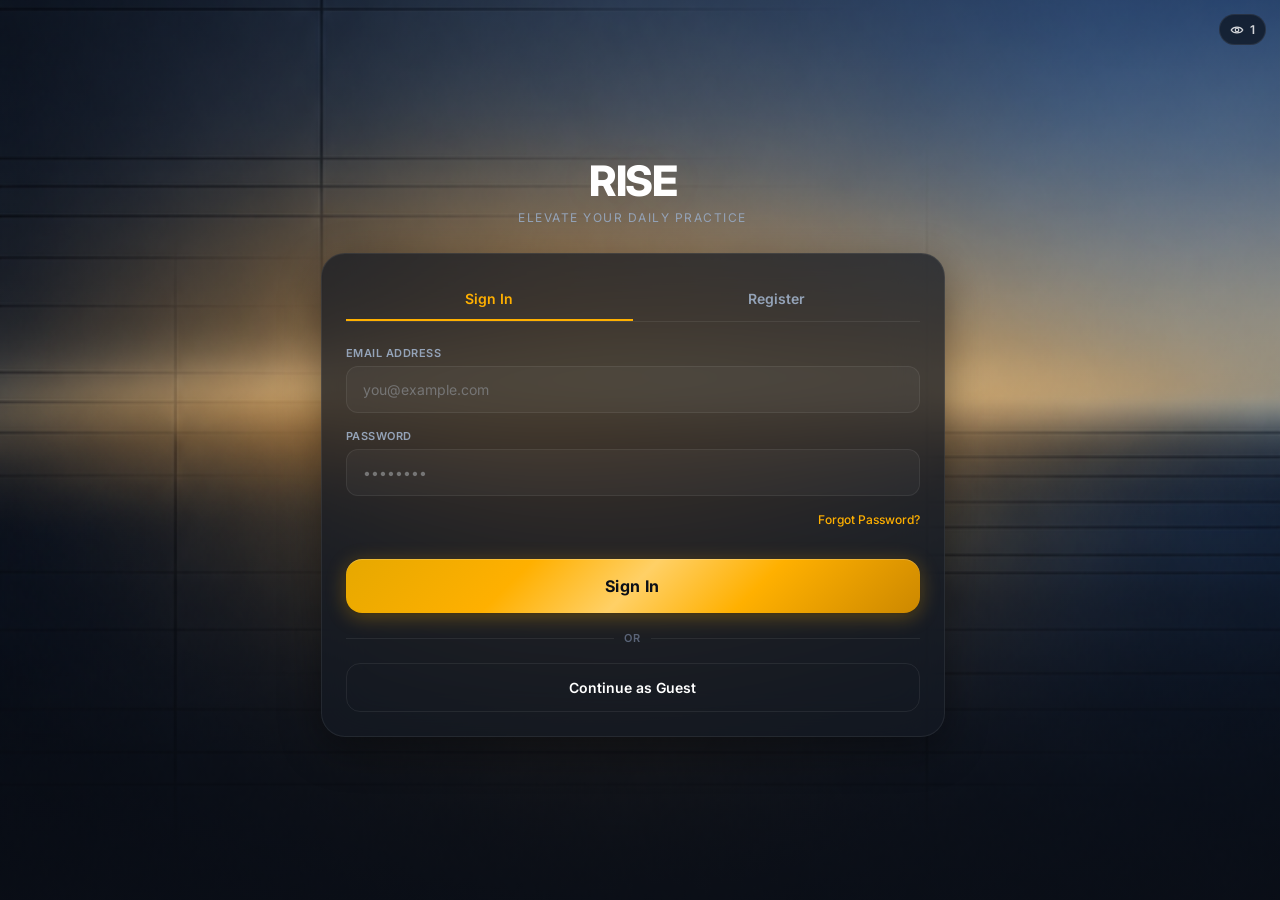
==== commit 75f515c5: "Final UI polish, responsiveness improvements and production fixes" ====
--- a/index.html
+++ b/index.html
@@ -6,6 +6,9 @@
   <title>RISE — Surya Namaskar</title>
   <meta name="description" content="RISE: An immersive wellness experience that gamifies Surya Namaskar.">
   <meta name="theme-color" content="#0B0F17">
+  <meta name="apple-mobile-web-app-capable" content="yes">
+  <meta name="apple-mobile-web-app-status-bar-style" content="black-translucent">
+  <link rel="manifest" href="./manifest.json">
   <link rel="preconnect" href="https://fonts.googleapis.com">
   <link rel="preconnect" href="https://fonts.gstatic.com" crossorigin>
   <link href="https://fonts.googleapis.com/css2?family=Inter:wght@300;400;500;600;700;800&display=swap" rel="stylesheet">
@@ -124,7 +127,7 @@
       </div>
       
       <!-- QUICK START & CONTINUE BUTTONS -->
-      <div style="display: grid; grid-template-columns: 1fr 1fr; gap: 10px; margin-bottom: 12px;">
+      <div class="quick-actions" style="display: grid; grid-template-columns: 1fr 1fr; gap: 10px; margin-bottom: 12px;">
         <button class="btn-secondary" id="quickStartBtn">
           <svg width="14" height="14" viewBox="0 0 24 24" fill="currentColor" style="opacity:0.8"><polygon points="5 3 19 12 5 21"/></svg>
           Quick Start
@@ -500,9 +503,9 @@
           </div>
 
           <div class="settings-item">
-            <span>Voice Guidance</span>
-            <label class="switch">
-              <input type="checkbox" id="settingsVoice" checked>
+            <span>Voice Guidance <span class="coming-soon-badge">Coming Soon</span></span>
+            <label class="switch" aria-label="Voice Guidance">
+              <input type="checkbox" id="settingsVoice" checked disabled>
               <span class="slider"></span>
             </label>
           </div>
@@ -524,8 +527,8 @@
           </div>
 
           <div class="settings-item select-item">
-            <span>Reminder Notification</span>
-            <input type="time" id="settingsReminder" class="settings-input-time" value="08:00">
+            <span>Reminder Notification <span class="coming-soon-badge">Coming Soon</span></span>
+            <input type="time" id="settingsReminder" class="settings-input-time" value="08:00" disabled>
           </div>
 
           <div class="settings-item select-item">
@@ -621,6 +624,14 @@
     </button>
   </nav>
 
+  <div class="visitor-counter" id="visitorCounter" aria-label="Visitor count">
+    <svg viewBox="0 0 24 24" fill="none" stroke="currentColor" stroke-width="2" stroke-linecap="round" stroke-linejoin="round">
+      <path d="M2 12s3-5 10-5 10 5 10 5-3 5-10 5-10-5-10-5Z"></path>
+      <circle cx="12" cy="12" r="3"></circle>
+    </svg>
+    <span id="visitorCount">1</span>
+  </div>
+
   <!-- ===== APPLICATION SCRIPTS ===== -->
   <script src="js/storage.js"></script>
   <script src="js/auth.js"></script>
--- a/styles.css
+++ b/styles.css
@@ -14,6 +14,7 @@
   --glass: rgba(20,25,35,0.72);
   --glass-border: rgba(255,255,255,0.07);
   --font-body: 'Inter', -apple-system, sans-serif;
+  --app-shell-max: 560px;
 }
 
 *, *::before, *::after { box-sizing: border-box; margin: 0; padding: 0; }
@@ -30,6 +31,7 @@
   background: var(--bg);
   color: var(--text);
   overflow-x: hidden;
+  overscroll-behavior-y: contain;
 }
 
 /* --- Backgrounds from Assets --- */
@@ -72,11 +74,14 @@
   z-index: 1;
   display: flex;
   justify-content: center;
+  align-items: flex-start;
   opacity: 0; visibility: hidden;
   transform: translateY(12px) scale(0.99);
   transition: opacity 0.5s ease, transform 0.5s ease, visibility 0.5s;
   overflow-y: auto;
   overflow-x: hidden;
+  overscroll-behavior: contain;
+  scrollbar-gutter: stable;
 }
 .screen.active {
   opacity: 1; visibility: visible;
@@ -84,15 +89,18 @@
 }
 
 .screen-inner {
-  width: 100%; max-width: 400px;
-  /* Safe-area top/bottom on every scrollable screen */
-  padding: max(44px, env(safe-area-inset-top, 44px)) 24px
-           calc(80px + env(safe-area-inset-bottom, 0px)) 24px;
+  width: min(100%, var(--app-shell-max));
+  max-width: var(--app-shell-max);
+  padding: max(20px, env(safe-area-inset-top, 20px)) clamp(16px, 4vw, 24px)
+           calc(124px + env(safe-area-inset-bottom, 0px)) clamp(16px, 4vw, 24px);
   display: flex;
   flex-direction: column;
   position: relative;
   z-index: 1;
   min-height: 100%;
+  margin: 0 auto;
+  flex: 1 0 auto;
+  box-sizing: border-box;
 }
 .screen-inner--center {
   justify-content: center;
@@ -105,12 +113,10 @@
 .screen--workout .screen-inner {
   height: 100dvh;
   min-height: 100dvh;
-  /* safe-area top + comfortable header room */
-  padding-top: max(40px, env(safe-area-inset-top, 40px));
-  padding-left: 20px;
-  padding-right: 20px;
-  /* Controls always above home indicator */
-  padding-bottom: max(16px, env(safe-area-inset-bottom, 16px));
+  padding-top: max(18px, env(safe-area-inset-top, 18px));
+  padding-left: clamp(16px, 4vw, 24px);
+  padding-right: clamp(16px, 4vw, 24px);
+  padding-bottom: max(20px, env(safe-area-inset-bottom, 20px));
   justify-content: space-between;
   overflow: hidden;
 }
@@ -118,7 +124,17 @@
 /* ==========================================================
    HOME — Hero
    ========================================================== */
-.hero { margin-bottom: 0; margin-top: 16px; }
+.hero { margin-bottom: 0; margin-top: 12px; }
+
+.quick-actions {
+  gap: 10px;
+  margin-bottom: 14px;
+}
+
+.quick-actions .btn-secondary {
+  min-width: 0;
+  white-space: nowrap;
+}
 
 .hero__greeting {
   font-family: var(--font-body);
@@ -151,9 +167,9 @@
   backdrop-filter: blur(24px);
   -webkit-backdrop-filter: blur(24px);
   border: 1px solid var(--glass-border);
-  border-radius: 16px;
-  padding: 14px 16px;
-  margin-bottom: 12px;
+  border-radius: 18px;
+  padding: 15px 16px;
+  margin-bottom: 14px;
   position: relative;
   overflow: hidden;
   margin-top: 12px;
@@ -196,7 +212,7 @@
   display: flex;
   justify-content: space-between;
   gap: 12px;
-  margin-bottom: 28px;
+  margin-bottom: 20px;
 }
 
 .stat-item {
@@ -242,7 +258,7 @@
   display: flex;
   justify-content: space-between;
   align-items: center;
-  margin-bottom: 24px;
+  margin-bottom: 18px;
   padding: 0 4px;
 }
 
@@ -364,13 +380,15 @@
 
 .timer-ring-wrap {
   position: relative;
-  width: 160px; height: 160px;
+  width: min(58vw, 170px);
+  aspect-ratio: 1;
+  max-width: 170px;
 }
 
 .timer-svg { width: 100%; height: 100%; }
 
 .timer-ring-prog {
-  transition: stroke-dashoffset 0.35s linear;
+  transition: stroke-dashoffset 1s linear;
 }
 
 .timer-center {
@@ -389,7 +407,8 @@
 
 .timer-count {
   font-family: var(--font-body);
-  font-size: 44px; font-weight: 700;
+  font-size: clamp(34px, 8vw, 44px);
+  font-weight: 700;
   line-height: 1;
   letter-spacing: -2px;
   font-variant-numeric: tabular-nums;
@@ -467,6 +486,7 @@
   border-top: 1px solid var(--glass-border);
   border-bottom: 1px solid var(--glass-border);
   flex-shrink: 0;
+  gap: 8px;
 }
 
 .wo-info-col {
@@ -605,22 +625,99 @@
 /* ==========================================================
    Responsive
    ========================================================== */
-/* ==========================================================
-   Responsive
-   ========================================================== */
-@media (max-height: 700px) {
-  .hero__brand { font-size: 52px; }
+@media (max-width: 480px) {
+  .screen-inner {
+    padding-left: 16px;
+    padding-right: 16px;
+  }
+
+  .hero {
+    margin-top: 8px;
+  }
+
+  .hero__greeting {
+    font-size: 22px;
+  }
+
+  .hero__brand {
+    font-size: 52px;
+  }
+
+  .quick-actions {
+    grid-template-columns: 1fr;
+  }
+
+  .config-summary {
+    grid-template-columns: repeat(2, minmax(0, 1fr));
+  }
+
+  .settings-item {
+    padding: 10px 0;
+  }
+
+  .wo-info-row {
+    flex-wrap: wrap;
+    gap: 8px;
+  }
+
+  .wo-info-col {
+    flex: 1 1 calc(50% - 6px);
+  }
+
+  .wo-controls {
+    gap: 20px;
+  }
+
+  .auth-card {
+    padding: 20px;
+  }
+}
+
+@media (min-width: 700px) {
+  .screen-inner {
+    max-width: 620px;
+    padding-left: 28px;
+    padding-right: 28px;
+  }
+
+  .bottom-nav {
+    max-width: 440px;
+  }
+}
+
+@media (min-width: 920px) {
+  .screen-inner {
+    padding-top: 24px;
+    max-width: 680px;
+  }
+
+  .auth-card,
+  .today-goal-card,
+  .config-card,
+  .chart-wrapper,
+  .settings-card,
+  .level-card {
+    box-shadow: 0 10px 30px rgba(0, 0, 0, 0.2);
+  }
+}
+
+@media (max-height: 760px) {
+  .hero__brand { font-size: 54px; }
   .timer-ring-wrap { width: 140px; height: 140px; }
   .timer-count { font-size: 36px; }
   .challenge-card { margin-top: 8px; }
   .wo-ctrl--lg { width: 58px; height: 58px; }
   .wo-ctrl--sm { width: 42px; height: 42px; }
+  .today-goal-card { padding: 12px 14px; gap: 8px; }
+  .config-card { padding: 12px 14px; }
 }
 
 @media (max-height: 580px) {
   .hero__brand { font-size: 44px; }
   .timer-ring-wrap { width: 120px; height: 120px; }
   .timer-count { font-size: 30px; }
+  .auth-header { margin-bottom: 20px; }
+  .auth-card { padding: 18px; }
 }
 
 /* ==========================================================
@@ -650,8 +747,7 @@
   transform: translateX(-50%);
   width: 100%;
   max-width: 400px;
-  /* Height grows to accommodate home indicator on iPhones */
-  height: calc(60px + env(safe-area-inset-bottom, 0px));
+  height: calc(68px + env(safe-area-inset-bottom, 0px));
   background: rgba(15, 20, 30, 0.88);
   backdrop-filter: blur(24px);
   -webkit-backdrop-filter: blur(24px);
@@ -659,10 +755,9 @@
   display: flex;
   justify-content: space-around;
   align-items: flex-start;
-  padding-top: 8px;
+  padding-top: 10px;
   z-index: 99;
-  /* Icons sit above the safe zone */
-  padding-bottom: env(safe-area-inset-bottom, 0px);
+  padding-bottom: calc(10px + env(safe-area-inset-bottom, 0px));
   box-shadow: 0 -8px 30px rgba(0,0,0,0.3);
   transition: transform 0.4s cubic-bezier(0.16, 1, 0.3, 1), opacity 0.4s ease;
 }
@@ -882,6 +977,54 @@
   transform: scale(0.97);
 }
 
+/* --- Profile / Settings Polish --- */
+.coming-soon-badge {
+  display: inline-flex;
+  align-items: center;
+  margin-left: 6px;
+  padding: 2px 6px;
+  border-radius: 999px;
+  font-size: 9px;
+  font-weight: 700;
+  letter-spacing: 0.8px;
+  text-transform: uppercase;
+  color: var(--accent);
+  background: rgba(255,176,0,0.12);
+  border: 1px solid rgba(255,176,0,0.16);
+}
+
+.visitor-counter {
+  position: fixed;
+  top: 14px;
+  right: 14px;
+  z-index: 20;
+  display: inline-flex;
+  align-items: center;
+  gap: 6px;
+  padding: 7px 10px;
+  border-radius: 999px;
+  background: rgba(9, 13, 20, 0.65);
+  border: 1px solid rgba(255,255,255,0.08);
+  color: rgba(255,255,255,0.82);
+  font-size: 12px;
+  font-weight: 600;
+  backdrop-filter: blur(12px);
+  -webkit-backdrop-filter: blur(12px);
+  opacity: 0;
+  transform: translateY(-4px);
+  transition: opacity 0.25s ease, transform 0.25s ease;
+}
+
+.visitor-counter.visible {
+  opacity: 1;
+  transform: translateY(0);
+}
+
+.visitor-counter svg {
+  width: 14px;
+  height: 14px;
+}
+
 /* --- Goal Card & Tags --- */
 .goal-xp-tag {
   font-size: 10px;
@@ -900,10 +1043,10 @@
   backdrop-filter: blur(24px);
   -webkit-backdrop-filter: blur(24px);
   border: 1px solid var(--glass-border);
-  border-radius: 18px;
-  padding: 14px 16px;
+  border-radius: 20px;
+  padding: 16px 18px;
   margin-top: 12px;
-  margin-bottom: 12px;
+  margin-bottom: 14px;
   display: flex;
   flex-direction: column;
   gap: 10px;
@@ -1034,9 +1177,9 @@
   backdrop-filter: blur(24px);
   -webkit-backdrop-filter: blur(24px);
   border: 1px solid var(--glass-border);
-  border-radius: 20px;
-  padding: 14px 16px;
-  margin-bottom: 10px;
+  border-radius: 22px;
+  padding: 16px 18px;
+  margin-bottom: 12px;
 }
 .config-card__title {
   font-size: 13px;
@@ -1122,6 +1265,11 @@
   margin-bottom: 10px;
   cursor: pointer;
   transition: transform 0.15s, background 0.15s;
+}
+.recent-activity-container,
+.history-list,
+.achievements-grid {
+  padding-bottom: 8px;
 }
 .recent-activity-item:hover {
   background: rgba(255,255,255,0.02);
@@ -1336,7 +1484,7 @@
   display: grid;
   grid-template-columns: 1fr 1fr;
   gap: 10px;
-  margin-bottom: 12px;
+  margin-bottom: 14px;
 }
 .stats-card {
   background: rgba(20, 25, 35, 0.4);
@@ -1366,9 +1514,9 @@
   align-items: center;
   background: var(--glass);
   border: 1px solid var(--glass-border);
-  border-radius: 18px;
-  padding: 16px;
-  margin-bottom: 24px;
+  border-radius: 20px;
+  padding: 18px 16px;
+  margin-bottom: 18px;
 }
 .streak-data-item {
   text-align: center;
@@ -1395,9 +1543,9 @@
 .chart-wrapper {
   background: var(--glass);
   border: 1px solid var(--glass-border);
-  border-radius: 20px;
-  padding: 20px;
-  margin-bottom: 20px;
+  border-radius: 22px;
+  padding: 18px 18px 16px;
+  margin-bottom: 14px;
 }
 .chart-title {
   font-size: 13px;
@@ -1552,7 +1700,7 @@
   background: var(--glass);
   border: 1px solid var(--glass-border);
   border-radius: 20px;
-  padding: 16px;
+  padding: 16px 18px;
   position: relative;
   overflow: hidden;
   transition: transform 0.2s, border-color 0.2s;
@@ -1631,8 +1779,8 @@
   flex-direction: column;
   align-items: center;
   text-align: center;
-  margin-top: 20px;
-  margin-bottom: 24px;
+  margin-top: 12px;
+  margin-bottom: 18px;
 }
 .avatar-wrap {
   width: 80px;
@@ -1664,9 +1812,9 @@
 .level-card {
   background: var(--glass);
   border: 1px solid var(--glass-border);
-  border-radius: 20px;
+  border-radius: 22px;
   padding: 18px 20px;
-  margin-bottom: 18px;
+  margin-bottom: 16px;
 }
 .level-lbl {
   font-size: 11px;
@@ -1695,9 +1843,9 @@
   grid-template-columns: repeat(4, 1fr);
   background: rgba(20, 25, 35, 0.3);
   border: 1px solid var(--glass-border);
-  border-radius: 16px;
+  border-radius: 18px;
   padding: 14px 4px;
-  margin-bottom: 24px;
+  margin-bottom: 16px;
 }
 .p-streak-item {
   text-align: center;
@@ -1726,8 +1874,8 @@
 .settings-card {
   background: var(--glass);
   border: 1px solid var(--glass-border);
-  border-radius: 20px;
-  padding: 20px;
+  border-radius: 22px;
+  padding: 18px 18px 16px;
 }
 .settings-title {
   font-size: 13px;
@@ -1748,6 +1896,10 @@
   font-size: 13px;
   color: var(--text);
   font-weight: 500;
+}
+.settings-logout-btn {
+  margin-top: 24px;
+  margin-bottom: 0;
 }
 
 /* --- Switches (iOS style) --- */
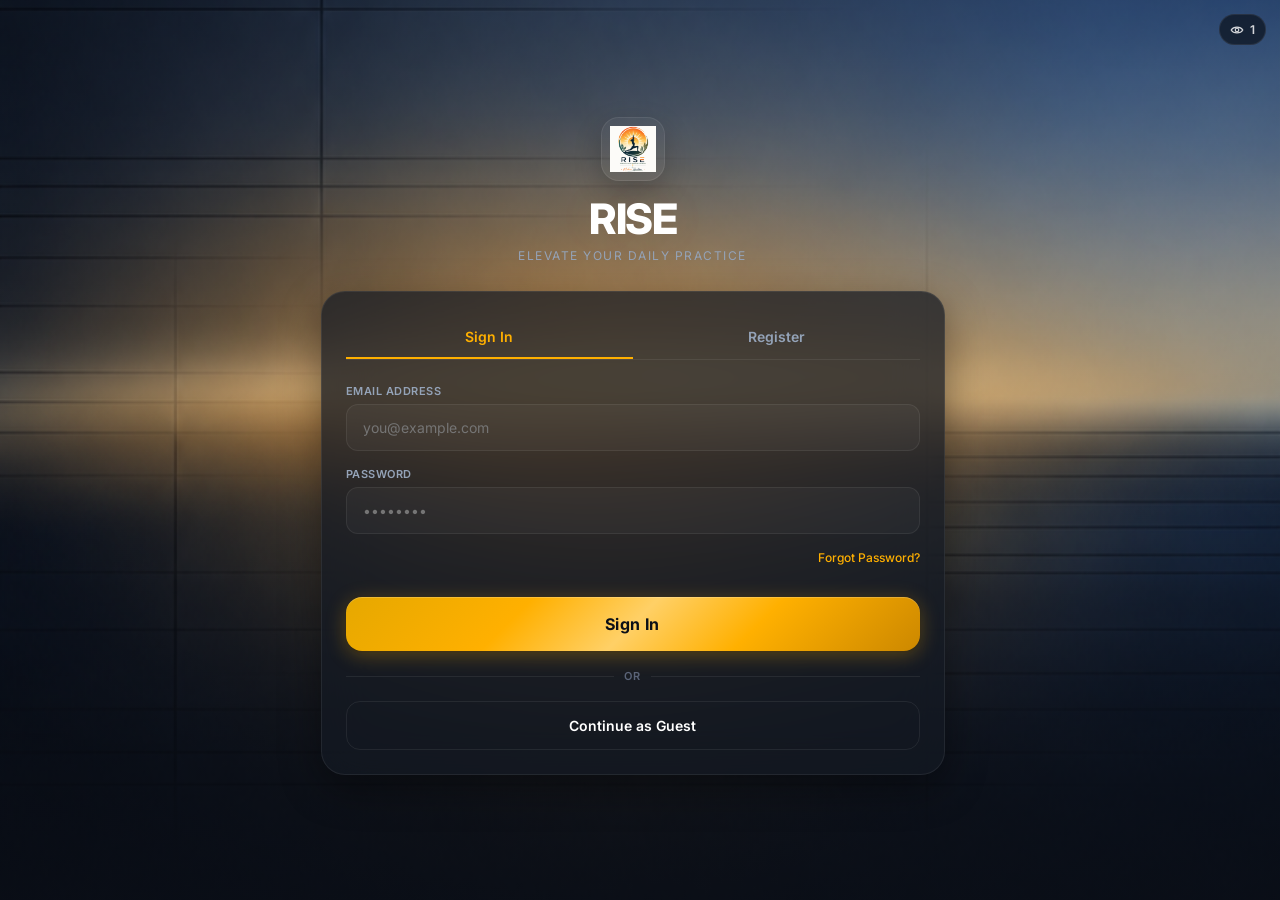
==== commit 9375521f: "Final UI polish, responsiveness improvements and production fixes" ====
--- a/index.html
+++ b/index.html
@@ -8,6 +8,8 @@
   <meta name="theme-color" content="#0B0F17">
   <meta name="apple-mobile-web-app-capable" content="yes">
   <meta name="apple-mobile-web-app-status-bar-style" content="black-translucent">
+  <link rel="icon" type="image/png" href="./assets/suryanamskar_logo.png">
+  <link rel="apple-touch-icon" href="./assets/suryanamskar_logo.png">
   <link rel="manifest" href="./manifest.json">
   <link rel="preconnect" href="https://fonts.googleapis.com">
   <link rel="preconnect" href="https://fonts.gstatic.com" crossorigin>
@@ -24,6 +26,9 @@
   <div class="screen screen--auth active" id="authScreen">
     <div class="screen-inner screen-inner--center">
       <div class="auth-header">
+        <div class="brand-mark" aria-label="RISE logo">
+          <img src="./assets/suryanamskar_logo.png" alt="RISE logo" class="brand-mark__logo">
+        </div>
         <h2 class="auth-brand">RISE</h2>
         <p class="auth-subtitle">Elevate Your Daily Practice</p>
       </div>
@@ -93,8 +98,13 @@
   <div class="screen screen--home" id="homeScreen">
     <div class="screen-inner">
       <section class="hero">
-        <p class="hero__greeting" id="greeting">Good Morning</p>
-        <h1 class="hero__brand">RISE</h1>
+        <div class="hero__brand-row">
+          <img src="./assets/suryanamskar_logo.png" alt="RISE logo" class="hero__logo">
+          <div class="hero__brand-block">
+            <p class="hero__greeting" id="greeting">Good Morning</p>
+            <h1 class="hero__brand">RISE</h1>
+          </div>
+        </div>
       </section>
 
       <!-- TODAY'S GOAL CARD -->
--- a/styles.css
+++ b/styles.css
@@ -126,6 +126,31 @@
    ========================================================== */
 .hero { margin-bottom: 0; margin-top: 12px; }
 
+.hero__brand-row {
+  display: flex;
+  align-items: center;
+  gap: 12px;
+  margin-bottom: 4px;
+}
+
+.hero__logo {
+  width: 44px;
+  height: 44px;
+  object-fit: contain;
+  flex-shrink: 0;
+  border-radius: 12px;
+  background: rgba(255,255,255,0.03);
+  border: 1px solid rgba(255,255,255,0.08);
+  padding: 4px;
+  box-shadow: 0 8px 24px rgba(0,0,0,0.18);
+}
+
+.hero__brand-block {
+  display: flex;
+  flex-direction: column;
+  min-width: 0;
+}
+
 .quick-actions {
   gap: 10px;
   margin-bottom: 14px;
@@ -629,6 +654,15 @@
   .screen-inner {
     padding-left: 16px;
     padding-right: 16px;
+  }
+
+  .hero__brand-row {
+    gap: 10px;
+  }
+
+  .hero__logo {
+    width: 40px;
+    height: 40px;
   }
 
   .hero {
@@ -806,6 +840,24 @@
   text-align: center;
   margin-bottom: 28px;
 }
+.brand-mark {
+  display: inline-flex;
+  align-items: center;
+  justify-content: center;
+  width: 64px;
+  height: 64px;
+  border-radius: 18px;
+  background: rgba(255,255,255,0.03);
+  border: 1px solid rgba(255,255,255,0.08);
+  box-shadow: 0 10px 28px rgba(0,0,0,0.2);
+  margin-bottom: 12px;
+  padding: 8px;
+}
+.brand-mark__logo {
+  width: 100%;
+  height: 100%;
+  object-fit: contain;
+}
 .auth-brand {
   font-size: 42px;
   font-weight: 800;
